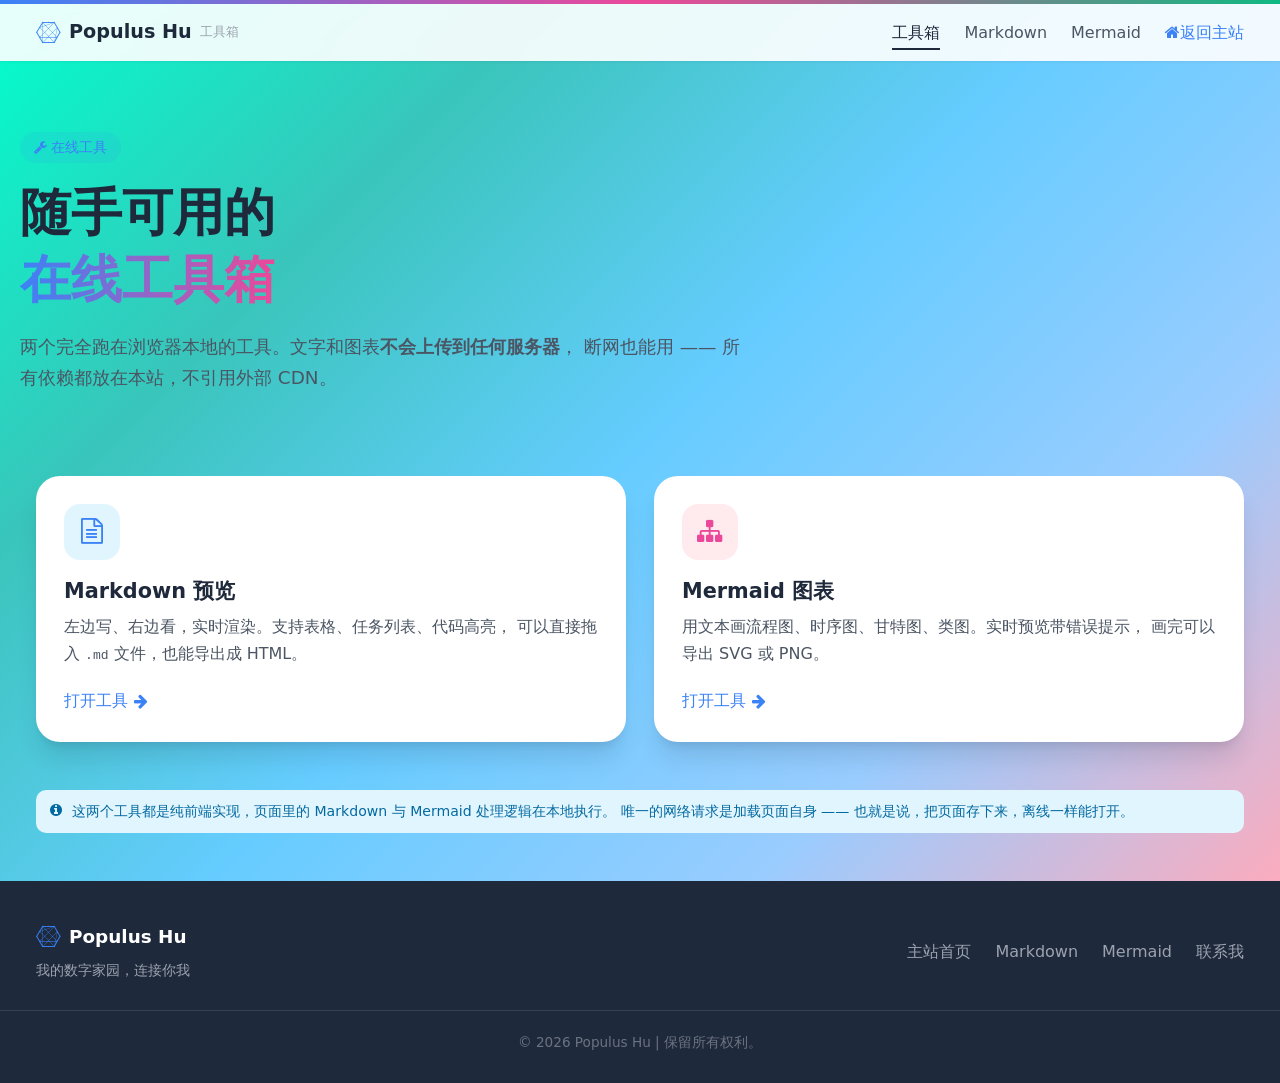
==== index.html @ 42190fde "新增工具站：首页 + Markdown 预览 + Mermaid 图表 纯静态、零构建。样式刻意对齐主站 who-young.top： 背景渐变取自主站 .index-bg-pattern；颜色令牌取" ====
<!DOCTYPE html>
<html lang="zh-CN">
<head>
<meta charset="UTF-8">
<meta name="viewport" content="width=device-width, initial-scale=1.0">

<title>在线工具箱 | Populus Hu</title>
<meta name="description" content="Populus Hu 的自用小工具：Markdown 实时预览、Mermaid 图表渲染。全部在浏览器本地运行，不上传任何数据。">

<link rel="icon" href="/assets/icon.ico" sizes="32x32">
<link rel="stylesheet" href="/assets/font-awesome.min.css">
<link rel="stylesheet" href="/assets/tools.css">
<script src="/assets/tools.js"></script>
</head>
<body>

<header class="navbar" id="navbar">
  <div class="nav-decoration"></div>
  <div class="nav-inner">
    <a class="brand" href="/">
      <i class="fa fa-connectdevelop"></i>Populus Hu<small>工具箱</small>
    </a>
    <button class="menu-toggle" id="menu-toggle" aria-label="菜单" aria-expanded="false" aria-controls="nav-links">
      <i class="fa fa-bars"></i>
    </button>
    <nav class="nav-links" id="nav-links">
      <a href="/" class="is-active">工具箱</a>
      <a href="/markdown/">Markdown</a>
      <a href="/mermaid/">Mermaid</a>
      <a href="https://who-young.top" class="back"><i class="fa fa-home mr-1"></i>返回主站</a>
    </nav>
  </div>
</header>

<main>
  <section class="hero wrap">
    <span class="badge"><i class="fa fa-wrench"></i> 在线工具</span>
    <h1>随手可用的<br><span class="grad">在线工具箱</span></h1>
    <p>
      两个完全跑在浏览器本地的工具。文字和图表<strong>不会上传到任何服务器</strong>，
      断网也能用 —— 所有依赖都放在本站，不引用外部 CDN。
    </p>
  </section>

  <section class="wrap">
    <div class="grid cols-2">

      <a class="card card-hover tool-card" href="/markdown/">
        <div class="icon bg-blue"><i class="fa fa-file-text-o"></i></div>
        <h2>Markdown 预览</h2>
        <p>
          左边写、右边看，实时渲染。支持表格、任务列表、代码高亮，
          可以直接拖入 <code>.md</code> 文件，也能导出成 HTML。
        </p>
        <span class="go">打开工具 <i class="fa fa-arrow-right"></i></span>
      </a>

      <a class="card card-hover tool-card" href="/mermaid/">
        <div class="icon bg-pink"><i class="fa fa-sitemap"></i></div>
        <h2>Mermaid 图表</h2>
        <p>
          用文本画流程图、时序图、甘特图、类图。实时预览带错误提示，
          画完可以导出 SVG 或 PNG。
        </p>
        <span class="go">打开工具 <i class="fa fa-arrow-right"></i></span>
      </a>

    </div>

    <div class="notice notice-info" style="margin-bottom:48px">
      <i class="fa fa-info-circle"></i>
      <div>
        这两个工具都是纯前端实现，页面里的 Markdown 与 Mermaid 处理逻辑在本地执行。
        唯一的网络请求是加载页面自身 —— 也就是说，把页面存下来，离线一样能打开。
      </div>
    </div>
  </section>
</main>

<footer class="site-footer">
  <div class="wrap">
    <div>
      <a class="brand" href="https://who-young.top"><i class="fa fa-connectdevelop"></i>Populus Hu</a>
      <p>我的数字家园，连接你我</p>
    </div>
    <nav>
      <a href="https://who-young.top">主站首页</a>
      <a href="/markdown/">Markdown</a>
      <a href="/mermaid/">Mermaid</a>
      <a href="https://who-young.top/#contact">联系我</a>
    </nav>
  </div>
  <div class="copy">© 2026 Populus Hu | 保留所有权利。</div>
</footer>

</body>
</html>
---- assets/tools.css ----
/* ============================================================================
   在线工具站 —— 共享样式
   设计令牌取自主站 who-young.top：
     · 背景渐变来自主站 src/css.css 的 .index-bg-pattern
     · 颜色来自主站 tailwind.config.js 的 theme.extend.colors
     · 导航栏装饰线、卡片悬停、链接下划线均对齐主站
   ========================================================================== */

*, *::before, *::after { box-sizing: border-box; }

:root {
  --primary:   #3B82F6;
  --secondary: #10B981;
  --accent:    #EC4899;
  --dark:      #1E293B;

  --gray-700: #374151;
  --gray-600: #4B5563;
  --gray-500: #6B7280;
  --gray-400: #9CA3AF;
  --gray-300: #D1D5DB;
  --gray-200: #E5E7EB;
  --gray-100: #F3F4F6;

  --soft-blue:     #E1F5FE;
  --soft-green:    #E8F5E9;
  --soft-pink:     #FFEBEE;
  --soft-lavender: #F3E5F5;
  --soft-gray:     #F5F7FA;

  --radius-sm: 10px;
  --radius:    16px;
  --radius-lg: 24px;

  --shadow-sm: 0 1px 2px rgba(15, 23, 42, .06);
  --shadow:    0 10px 15px -3px rgba(15, 23, 42, .10), 0 4px 6px -4px rgba(15, 23, 42, .10);
  --shadow-lg: 0 20px 25px -5px rgba(15, 23, 42, .12), 0 8px 10px -6px rgba(15, 23, 42, .10);

  --mono: ui-monospace, SFMono-Regular, "SF Mono", Menlo, Consolas,
          "Liberation Mono", "Courier New", monospace;
}

html { -webkit-text-size-adjust: 100%; }

body {
  margin: 0;
  min-height: 100vh;
  color: var(--dark);
  font-family: system-ui, -apple-system, "Segoe UI", Roboto, "Helvetica Neue", Arial,
               "PingFang SC", "Hiragino Sans GB", "Microsoft YaHei", sans-serif;
  /* 与主站 .index-bg-pattern 完全一致的渐变 */
  background: linear-gradient(135deg,
      #00FFCC 0%, #39C5BB 25%, #66CCFF 50%, #99CCFF 75%, #FFABBC 100%);
  background-attachment: fixed;
  line-height: 1.7;
  overflow-x: hidden;
}

a { color: inherit; text-decoration: none; }
img { max-width: 100%; display: block; }
button, input, select, textarea { font: inherit; color: inherit; }
h1, h2, h3, h4 { line-height: 1.3; margin: 0; }

/* ── 导航栏（对齐主站 header） ───────────────────────────────────────────── */
.navbar {
  position: fixed; top: 0; left: 0; right: 0; z-index: 50;
  background: rgba(255, 255, 255, .9);
  backdrop-filter: blur(8px);
  -webkit-backdrop-filter: blur(8px);
  box-shadow: 0 1px 2px rgba(15, 23, 42, .06);
  transition: background .3s, box-shadow .3s;
}
.navbar.is-scrolled { background: #fff; box-shadow: 0 4px 6px -1px rgba(15, 23, 42, .1); }

.nav-decoration {
  height: 4px; width: 100%;
  background: linear-gradient(90deg, #3B82F6 0%, #EC4899 50%, #10B981 100%);
}

.nav-inner {
  max-width: 1240px; margin: 0 auto; padding: 12px 16px;
  display: flex; align-items: center; justify-content: space-between; gap: 16px;
}

.brand { display: flex; align-items: center; font-size: 1.2rem; font-weight: 700; }
.brand i { color: var(--primary); margin-right: 8px; font-size: 1.35rem; transition: transform .3s; }
.brand:hover i { transform: rotate(12deg); }
.brand small { font-weight: 500; color: var(--gray-400); margin-left: 8px; font-size: .8rem; }

.nav-links { display: flex; align-items: center; gap: 24px; }
.nav-links a { position: relative; color: var(--gray-600); transition: color .2s; }
.nav-links a:hover, .nav-links a.is-active { color: var(--dark); }
.nav-links a::after {
  content: ''; position: absolute; left: 0; bottom: -4px; height: 2px; width: 0;
  background: currentColor; transition: width .3s;
}
.nav-links a:hover::after, .nav-links a.is-active::after { width: 100%; }
.nav-links .back { color: var(--primary); }

.menu-toggle { display: none; background: none; border: 0; cursor: pointer; font-size: 1.2rem; padding: 4px; }

@media (max-width: 800px) {
  .menu-toggle { display: block; }
  .nav-links {
    position: absolute; left: 0; right: 0; top: 100%;
    flex-direction: column; align-items: stretch; gap: 0;
    background: #fff; box-shadow: var(--shadow-lg);
    padding: 8px 16px 16px;
    opacity: 0; transform: translateY(-8px); pointer-events: none;
    transition: opacity .25s, transform .25s;
  }
  .nav-links.is-open { opacity: 1; transform: translateY(0); pointer-events: auto; }
  .nav-links a { padding: 12px 0; border-bottom: 1px solid var(--gray-100); }
  .nav-links a::after { display: none; }
}

/* ── 通用容器 / 按钮 / 卡片 ──────────────────────────────────────────────── */
.wrap { max-width: 1240px; margin: 0 auto; padding: 0 16px; }

.btn {
  display: inline-flex; align-items: center; gap: 6px;
  padding: 7px 14px; border-radius: 999px; cursor: pointer;
  background: #fff; border: 1px solid var(--gray-200); color: var(--dark);
  font-size: .88rem; white-space: nowrap;
  transition: transform .2s, box-shadow .2s, border-color .2s, background .2s;
}
.btn:hover { border-color: var(--gray-300); box-shadow: var(--shadow-sm); transform: translateY(-1px); }
.btn:disabled { opacity: .45; cursor: not-allowed; transform: none; box-shadow: none; }
.btn-primary { background: var(--primary); border-color: var(--primary); color: #fff; }
.btn-primary:hover { box-shadow: 0 8px 18px -4px rgba(59, 130, 246, .55); }
.btn-accent { background: var(--accent); border-color: var(--accent); color: #fff; }
.btn-accent:hover { box-shadow: 0 8px 18px -4px rgba(236, 72, 153, .5); }
.btn-sm { padding: 5px 11px; font-size: .82rem; }

.card {
  background: #fff; border-radius: var(--radius-lg);
  box-shadow: var(--shadow-lg); overflow: hidden;
  transition: transform .3s, box-shadow .3s;
}
.card-hover:hover { transform: translateY(-8px); box-shadow: 0 25px 30px -8px rgba(15, 23, 42, .18); }

/* ── 首页 ────────────────────────────────────────────────────────────────── */
.hero { padding: 132px 0 40px; }
.hero h1 { font-size: clamp(2rem, 6vw, 3.2rem); font-weight: 700; margin-bottom: 16px; }
.hero .grad {
  background: linear-gradient(90deg, var(--primary), var(--accent));
  -webkit-background-clip: text; background-clip: text;
  -webkit-text-fill-color: transparent; color: transparent;
}
.hero p { color: var(--gray-600); font-size: clamp(1rem, 2vw, 1.15rem); max-width: 46rem; }
.hero .badge {
  display: inline-block; padding: 4px 14px; border-radius: 999px;
  background: rgba(59, 130, 246, .1); color: var(--primary);
  font-size: .85rem; font-weight: 500; margin-bottom: 16px;
}

.grid { display: grid; gap: 28px; padding: 24px 0 48px; }
@media (min-width: 720px) { .grid.cols-2 { grid-template-columns: repeat(2, 1fr); } }

.tool-card { display: flex; flex-direction: column; padding: 28px; }
.tool-card .icon {
  width: 56px; height: 56px; border-radius: var(--radius);
  display: flex; align-items: center; justify-content: center;
  font-size: 1.6rem; margin-bottom: 18px;
}
.tool-card h2 { font-size: 1.3rem; margin-bottom: 8px; }
.tool-card p { color: var(--gray-600); margin: 0 0 20px; flex: 1 1 auto; }
.tool-card .go { color: var(--primary); font-weight: 500; display: inline-flex; align-items: center; gap: 6px; transition: transform .2s; }
.tool-card:hover .go { transform: translateX(6px); }
.bg-blue { background: var(--soft-blue); color: var(--primary); }
.bg-pink { background: var(--soft-pink); color: var(--accent); }
.bg-green { background: var(--soft-green); color: var(--secondary); }
.bg-lav  { background: var(--soft-lavender); color: #8B5CF6; }

/* ── 工具页外壳 ──────────────────────────────────────────────────────────── */
.tool-shell { padding: 104px 16px 32px; max-width: 1400px; margin: 0 auto; }
.tool-head { text-align: center; margin-bottom: 20px; }
.tool-head .badge {
  display: inline-block; padding: 4px 14px; border-radius: 999px;
  background: rgba(59, 130, 246, .1); color: var(--primary);
  font-size: .85rem; font-weight: 500; margin-bottom: 12px;
}
.tool-head h1 { font-size: clamp(1.6rem, 4vw, 2.4rem); margin-bottom: 8px; }
.tool-head p { color: var(--gray-600); margin: 0; font-size: .98rem; }

.tool-card-main {
  background: #fff; border-radius: var(--radius-lg); box-shadow: var(--shadow-lg);
  overflow: hidden; display: flex; flex-direction: column;
  height: calc(100vh - 268px); min-height: 420px;
}

.tool-bar {
  display: flex; flex-wrap: wrap; align-items: center; gap: 8px;
  padding: 10px 12px; background: var(--soft-gray);
  border-bottom: 1px solid var(--gray-200);
}
.tool-bar .spacer { flex: 1 1 auto; }
.tool-bar .stat { color: var(--gray-500); font-size: .82rem; font-variant-numeric: tabular-nums; }
.tool-bar select {
  padding: 6px 10px; border: 1px solid var(--gray-200); border-radius: var(--radius-sm);
  background: #fff; font-size: .85rem; cursor: pointer;
}

.panes { flex: 1 1 auto; display: flex; min-height: 0; }
.pane { flex: 1 1 50%; min-width: 0; display: flex; flex-direction: column; }
.pane + .pane { border-left: 1px solid var(--gray-200); }
.pane-label {
  padding: 6px 14px; font-size: .74rem; letter-spacing: .08em; text-transform: uppercase;
  color: var(--gray-400); border-bottom: 1px solid var(--gray-100); background: #fff;
  display: flex; align-items: center; justify-content: space-between;
}

.editor {
  flex: 1 1 auto; width: 100%; border: 0; outline: none; resize: none;
  padding: 16px; font-family: var(--mono); font-size: .92rem; line-height: 1.75;
  background: #fff; color: var(--dark); tab-size: 2;
}
.editor::placeholder { color: var(--gray-400); }

.preview { flex: 1 1 auto; overflow: auto; padding: 16px; }
.preview.is-drop { background: var(--soft-blue); }

@media (max-width: 880px) {
  .tool-card-main { height: auto; }
  .panes { flex-direction: column; }
  .pane { min-height: 46vh; }
  .pane + .pane { border-left: 0; border-top: 1px solid var(--gray-200); }
}

/* ── 提示 / 错误 ─────────────────────────────────────────────────────────── */
.notice {
  display: flex; align-items: flex-start; gap: 10px;
  padding: 10px 14px; margin: 0 0 12px; border-radius: var(--radius-sm);
  font-size: .88rem; line-height: 1.6;
}
.notice i { margin-top: 3px; }
.notice-info { background: var(--soft-blue); color: #0369A1; }
.notice-warn { background: #FEF3C7; color: #92400E; }
.notice-error { background: var(--soft-pink); color: #9F1239; }
.notice code { font-family: var(--mono); font-size: .85em; background: rgba(0, 0, 0, .06); padding: 1px 5px; border-radius: 4px; }
.hidden { display: none !important; }

/* ── Markdown 渲染排版 ───────────────────────────────────────────────────── */
.md-body { font-size: .96rem; line-height: 1.8; word-wrap: break-word; }
.md-body > *:first-child { margin-top: 0; }
.md-body h1, .md-body h2, .md-body h3, .md-body h4 { margin: 1.6em 0 .6em; font-weight: 700; }
.md-body h1 { font-size: 1.7em; border-bottom: 1px solid var(--gray-200); padding-bottom: .3em; }
.md-body h2 { font-size: 1.38em; border-bottom: 1px solid var(--gray-200); padding-bottom: .25em; }
.md-body h3 { font-size: 1.16em; }
.md-body h4 { font-size: 1em; }
.md-body p { margin: 0 0 1em; }
.md-body ul, .md-body ol { margin: 0 0 1em; padding-left: 1.6em; }
.md-body li { margin: .3em 0; }
.md-body li > ul, .md-body li > ol { margin: .3em 0; }
.md-body a { color: var(--primary); text-decoration: underline; text-underline-offset: 2px; }
.md-body strong { font-weight: 700; }
.md-body blockquote {
  margin: 0 0 1em; padding: .6em 1em; color: var(--gray-600);
  border-left: 4px solid var(--primary); background: var(--soft-gray);
  border-radius: 0 var(--radius-sm) var(--radius-sm) 0;
}
.md-body blockquote p:last-child { margin-bottom: 0; }
.md-body code {
  font-family: var(--mono); font-size: .88em;
  background: var(--gray-100); padding: .15em .4em; border-radius: 5px;
}
.md-body pre {
  margin: 0 0 1em; padding: 14px 16px; overflow: auto;
  background: #F6F8FA; border: 1px solid var(--gray-200); border-radius: var(--radius-sm);
}
.md-body pre code { background: none; padding: 0; font-size: .86em; line-height: 1.6; }
.md-body table { border-collapse: collapse; width: 100%; margin: 0 0 1em; font-size: .92em; display: block; overflow-x: auto; }
.md-body th, .md-body td { border: 1px solid var(--gray-200); padding: 8px 12px; text-align: left; }
.md-body th { background: var(--soft-gray); font-weight: 600; }
.md-body tr:nth-child(even) td { background: #FAFBFC; }
.md-body hr { border: 0; border-top: 1px solid var(--gray-200); margin: 2em 0; }
.md-body img { border-radius: var(--radius-sm); }
.md-body input[type="checkbox"] { margin-right: .4em; }
.md-body .task-list-item { list-style: none; margin-left: -1.4em; }

/* ── Mermaid 画布 ────────────────────────────────────────────────────────── */
.mmd-canvas { display: flex; align-items: center; justify-content: center; min-height: 100%; }
.mmd-canvas svg { max-width: 100%; height: auto; }
.mmd-empty { color: var(--gray-400); font-size: .9rem; text-align: center; padding: 40px 16px; }

/* ── 页脚（对齐主站 footer） ─────────────────────────────────────────────── */
.site-footer { background: var(--dark); color: #fff; padding: 40px 0 28px; margin-top: 48px; }
.site-footer .wrap { display: flex; flex-wrap: wrap; gap: 20px; justify-content: space-between; align-items: center; }
.site-footer .brand { color: #fff; font-size: 1.15rem; }
.site-footer .brand i { color: var(--primary); }
.site-footer p { color: var(--gray-400); margin: 6px 0 0; font-size: .9rem; }
.site-footer nav { display: flex; flex-wrap: wrap; gap: 24px; }
.site-footer nav a { color: var(--gray-400); transition: color .2s; }
.site-footer nav a:hover { color: #fff; }
.site-footer .copy {
  border-top: 1px solid #334155; margin-top: 28px; padding-top: 20px;
  color: var(--gray-500); font-size: .85rem; text-align: center;
}
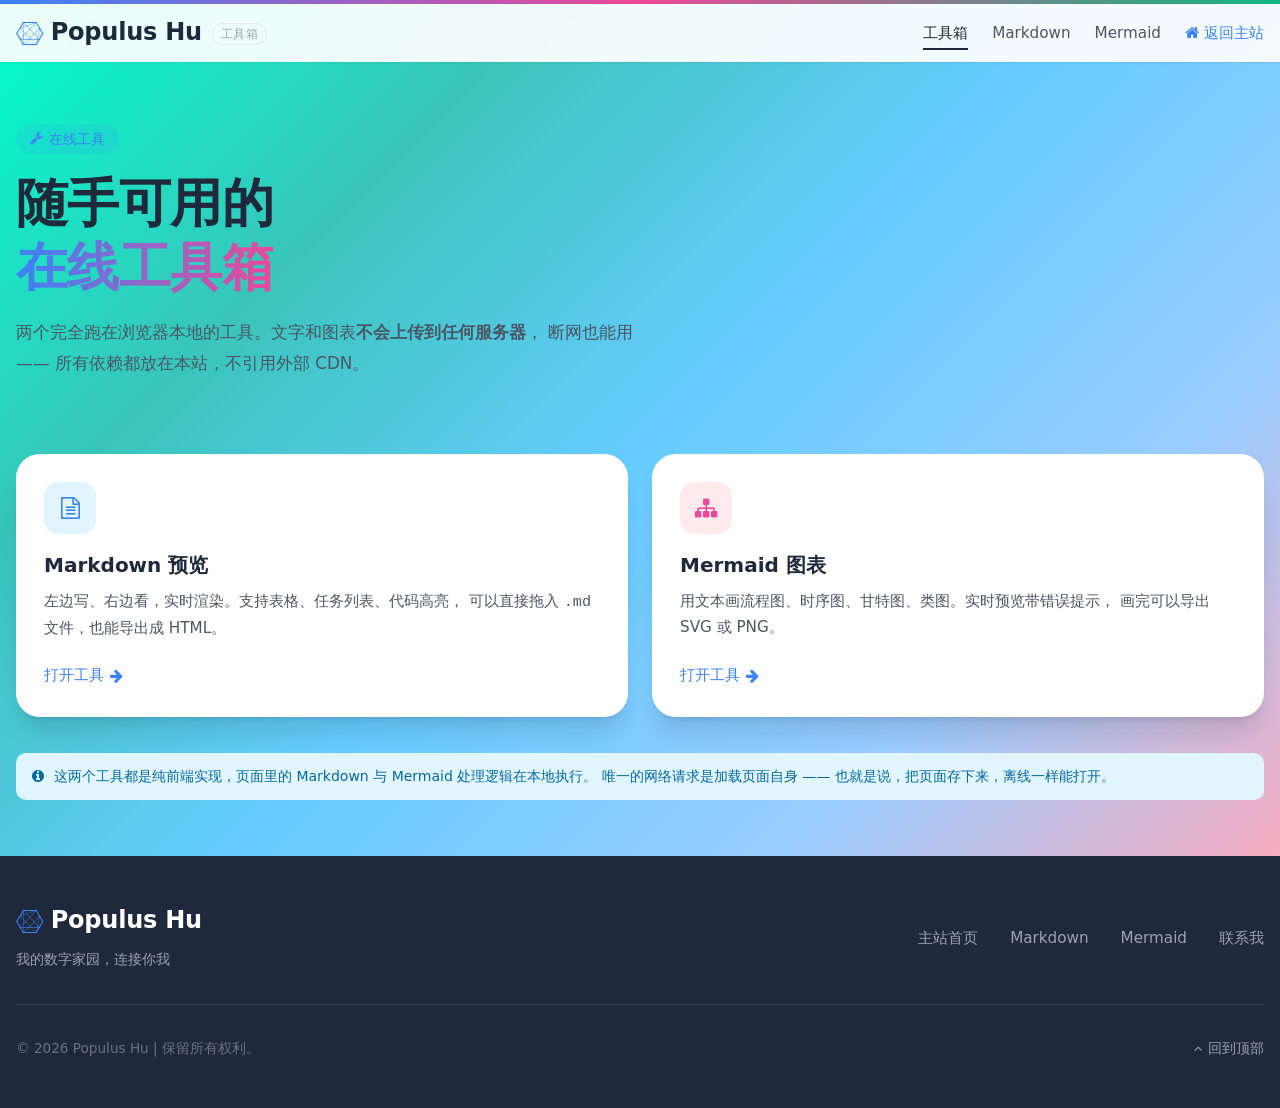
==== commit c0573abc: "打磨工具站：修正页眉页脚结构、排版与交互卡顿 页眉页脚 - 页脚结构对齐主站：分隔线移进容器内部（主站是 container px-4 里的 border-t），   原来写在外面导致它横贯整屏 - " ====
--- a/index.html
+++ b/index.html
@@ -67,7 +67,7 @@
 
     </div>
 
-    <div class="notice notice-info" style="margin-bottom:48px">
+    <div class="notice notice-info mt-lg">
       <i class="fa fa-info-circle"></i>
       <div>
         这两个工具都是纯前端实现，页面里的 Markdown 与 Mermaid 处理逻辑在本地执行。
@@ -79,18 +79,23 @@
 
 <footer class="site-footer">
   <div class="wrap">
-    <div>
-      <a class="brand" href="https://who-young.top"><i class="fa fa-connectdevelop"></i>Populus Hu</a>
-      <p>我的数字家园，连接你我</p>
+    <div class="foot-top">
+      <div>
+        <a class="brand" href="https://who-young.top"><i class="fa fa-connectdevelop"></i>Populus Hu</a>
+        <p class="foot-desc">我的数字家园，连接你我</p>
+      </div>
+      <nav class="foot-nav">
+        <a href="https://who-young.top">主站首页</a>
+        <a href="/markdown/">Markdown</a>
+        <a href="/mermaid/">Mermaid</a>
+        <a href="https://who-young.top/#contact">联系我</a>
+      </nav>
     </div>
-    <nav>
-      <a href="https://who-young.top">主站首页</a>
-      <a href="/markdown/">Markdown</a>
-      <a href="/mermaid/">Mermaid</a>
-      <a href="https://who-young.top/#contact">联系我</a>
-    </nav>
+    <div class="foot-bottom">
+      <p>© 2026 Populus Hu | 保留所有权利。</p>
+      <a class="to-top" href="#top" id="to-top"><i class="fa fa-angle-up"></i> 回到顶部</a>
+    </div>
   </div>
-  <div class="copy">© 2026 Populus Hu | 保留所有权利。</div>
 </footer>
 
 </body>
--- a/assets/tools.css
+++ b/assets/tools.css
@@ -3,7 +3,7 @@
    设计令牌取自主站 who-young.top：
      · 背景渐变来自主站 src/css.css 的 .index-bg-pattern
      · 颜色来自主站 tailwind.config.js 的 theme.extend.colors
-     · 导航栏装饰线、卡片悬停、链接下划线均对齐主站
+     · 容器宽度、页眉页脚结构、间距节奏均对齐主站
    ========================================================================== */
 
 *, *::before, *::after { box-sizing: border-box; }
@@ -36,39 +36,73 @@
   --shadow:    0 10px 15px -3px rgba(15, 23, 42, .10), 0 4px 6px -4px rgba(15, 23, 42, .10);
   --shadow-lg: 0 20px 25px -5px rgba(15, 23, 42, .12), 0 8px 10px -6px rgba(15, 23, 42, .10);
 
+  /* 与主站 tailwind container 在 xl 断点下的宽度一致 */
+  --container: 1280px;
+  --gutter: 16px;
+
+  --font-sans: system-ui, -apple-system, "Segoe UI", Roboto, "Helvetica Neue", Arial,
+               "PingFang SC", "Hiragino Sans GB", "Microsoft YaHei", sans-serif;
   --mono: ui-monospace, SFMono-Regular, "SF Mono", Menlo, Consolas,
           "Liberation Mono", "Courier New", monospace;
 }
 
 html { -webkit-text-size-adjust: 100%; }
+
+/* ── 背景渐变 ─────────────────────────────────────────────────────────────
+   刻意【不用】background-attachment: fixed —— 那会让浏览器每次滚动都重绘
+   整屏渐变，是典型的滚动卡顿来源。改成固定在视口上的伪元素，
+   浏览器会把它放进独立合成层，滚动时零重绘。
+   ──────────────────────────────────────────────────────────────────────── */
+body::before {
+  content: '';
+  position: fixed;
+  inset: 0;
+  z-index: -1;
+  background: linear-gradient(135deg,
+      #00FFCC 0%, #39C5BB 25%, #66CCFF 50%, #99CCFF 75%, #FFABBC 100%);
+}
 
 body {
   margin: 0;
   min-height: 100vh;
+  /* 垂直三段式布局，保证内容不足一屏时页脚也被压在底部，
+     不会在页脚下方露出一条渐变背景 */
+  display: flex;
+  flex-direction: column;
   color: var(--dark);
-  font-family: system-ui, -apple-system, "Segoe UI", Roboto, "Helvetica Neue", Arial,
-               "PingFang SC", "Hiragino Sans GB", "Microsoft YaHei", sans-serif;
-  /* 与主站 .index-bg-pattern 完全一致的渐变 */
-  background: linear-gradient(135deg,
-      #00FFCC 0%, #39C5BB 25%, #66CCFF 50%, #99CCFF 75%, #FFABBC 100%);
-  background-attachment: fixed;
-  line-height: 1.7;
+  font-family: var(--font-sans);
+  font-size: 16px;
+  line-height: 1.75;
   overflow-x: hidden;
 }
+
+main { flex: 1 0 auto; }
 
 a { color: inherit; text-decoration: none; }
 img { max-width: 100%; display: block; }
 button, input, select, textarea { font: inherit; color: inherit; }
-h1, h2, h3, h4 { line-height: 1.3; margin: 0; }
-
-/* ── 导航栏（对齐主站 header） ───────────────────────────────────────────── */
+h1, h2, h3, h4 { margin: 0; line-height: 1.3; font-weight: 700; text-wrap: balance; }
+p { margin: 0; }
+
+/* ── 容器 ───────────────────────────────────────────────────────────────── */
+.wrap,
+.nav-inner {
+  width: 100%;
+  max-width: var(--container);
+  margin: 0 auto;
+  padding-left: var(--gutter);
+  padding-right: var(--gutter);
+}
+.wrap-narrow { max-width: 960px; }
+
+/* ── 页眉 ───────────────────────────────────────────────────────────────── */
 .navbar {
   position: fixed; top: 0; left: 0; right: 0; z-index: 50;
-  background: rgba(255, 255, 255, .9);
+  background: rgba(255, 255, 255, .92);
   backdrop-filter: blur(8px);
   -webkit-backdrop-filter: blur(8px);
   box-shadow: 0 1px 2px rgba(15, 23, 42, .06);
-  transition: background .3s, box-shadow .3s;
+  transition: background .25s, box-shadow .25s;
 }
 .navbar.is-scrolled { background: #fff; box-shadow: 0 4px 6px -1px rgba(15, 23, 42, .1); }
 
@@ -78,110 +112,155 @@
 }
 
 .nav-inner {
-  max-width: 1240px; margin: 0 auto; padding: 12px 16px;
-  display: flex; align-items: center; justify-content: space-between; gap: 16px;
-}
-
-.brand { display: flex; align-items: center; font-size: 1.2rem; font-weight: 700; }
-.brand i { color: var(--primary); margin-right: 8px; font-size: 1.35rem; transition: transform .3s; }
+  display: flex; align-items: center; justify-content: space-between;
+  padding-top: 12px; padding-bottom: 12px;
+}
+
+/* 与主站 text-2xl font-bold 对齐 */
+.brand {
+  display: inline-flex; align-items: center; gap: 8px;
+  font-size: 1.5rem; font-weight: 700; line-height: 1.4;
+  letter-spacing: -.01em;
+}
+.brand i { color: var(--primary); font-size: 1.5rem; transition: transform .3s; }
 .brand:hover i { transform: rotate(12deg); }
-.brand small { font-weight: 500; color: var(--gray-400); margin-left: 8px; font-size: .8rem; }
+.brand small {
+  font-size: .72rem; font-weight: 500; color: var(--gray-400);
+  letter-spacing: .04em; margin-left: 2px;
+  padding: 2px 8px; border: 1px solid var(--gray-200); border-radius: 999px;
+  transform: translateY(1px);
+}
 
 .nav-links { display: flex; align-items: center; gap: 24px; }
-.nav-links a { position: relative; color: var(--gray-600); transition: color .2s; }
+.nav-links a {
+  position: relative; color: var(--gray-600); font-size: .95rem;
+  transition: color .2s;
+}
 .nav-links a:hover, .nav-links a.is-active { color: var(--dark); }
 .nav-links a::after {
   content: ''; position: absolute; left: 0; bottom: -4px; height: 2px; width: 0;
-  background: currentColor; transition: width .3s;
+  background: currentColor; transition: width .3s ease;
 }
 .nav-links a:hover::after, .nav-links a.is-active::after { width: 100%; }
-.nav-links .back { color: var(--primary); }
-
-.menu-toggle { display: none; background: none; border: 0; cursor: pointer; font-size: 1.2rem; padding: 4px; }
+.nav-links a.back { color: var(--primary); display: inline-flex; align-items: center; gap: 5px; }
+
+.menu-toggle {
+  display: none; background: none; border: 0; cursor: pointer;
+  font-size: 1.25rem; padding: 4px 6px; line-height: 1;
+}
 
 @media (max-width: 800px) {
   .menu-toggle { display: block; }
+  .brand { font-size: 1.25rem; }
+  .brand i { font-size: 1.25rem; }
+  .brand small { display: none; }
   .nav-links {
     position: absolute; left: 0; right: 0; top: 100%;
     flex-direction: column; align-items: stretch; gap: 0;
     background: #fff; box-shadow: var(--shadow-lg);
-    padding: 8px 16px 16px;
+    padding: 4px var(--gutter) 12px;
     opacity: 0; transform: translateY(-8px); pointer-events: none;
-    transition: opacity .25s, transform .25s;
+    transition: opacity .22s ease, transform .22s ease;
   }
   .nav-links.is-open { opacity: 1; transform: translateY(0); pointer-events: auto; }
-  .nav-links a { padding: 12px 0; border-bottom: 1px solid var(--gray-100); }
+  .nav-links a { padding: 13px 0; border-bottom: 1px solid var(--gray-100); font-size: 1rem; }
+  .nav-links a:last-child { border-bottom: 0; }
   .nav-links a::after { display: none; }
 }
 
-/* ── 通用容器 / 按钮 / 卡片 ──────────────────────────────────────────────── */
-.wrap { max-width: 1240px; margin: 0 auto; padding: 0 16px; }
-
+/* ── 按钮 ───────────────────────────────────────────────────────────────── */
 .btn {
   display: inline-flex; align-items: center; gap: 6px;
   padding: 7px 14px; border-radius: 999px; cursor: pointer;
   background: #fff; border: 1px solid var(--gray-200); color: var(--dark);
-  font-size: .88rem; white-space: nowrap;
-  transition: transform .2s, box-shadow .2s, border-color .2s, background .2s;
+  font-size: .875rem; line-height: 1.4; white-space: nowrap;
+  transition: transform .18s ease, box-shadow .18s ease, border-color .18s ease;
 }
 .btn:hover { border-color: var(--gray-300); box-shadow: var(--shadow-sm); transform: translateY(-1px); }
+.btn:active { transform: translateY(0); }
 .btn:disabled { opacity: .45; cursor: not-allowed; transform: none; box-shadow: none; }
 .btn-primary { background: var(--primary); border-color: var(--primary); color: #fff; }
-.btn-primary:hover { box-shadow: 0 8px 18px -4px rgba(59, 130, 246, .55); }
-.btn-accent { background: var(--accent); border-color: var(--accent); color: #fff; }
-.btn-accent:hover { box-shadow: 0 8px 18px -4px rgba(236, 72, 153, .5); }
-.btn-sm { padding: 5px 11px; font-size: .82rem; }
-
+.btn-primary:hover { box-shadow: 0 8px 18px -4px rgba(59, 130, 246, .5); }
+.btn-sm { padding: 6px 12px; font-size: .82rem; }
+
+/* ── 卡片 ───────────────────────────────────────────────────────────────────
+   悬停只过渡 transform。
+   box-shadow 的过渡会每帧触发大面积重绘，是「悬停发粘」的主因 —— 这里
+   让阴影直接切换、只让位移做动画，观感立刻跟手。
+   ──────────────────────────────────────────────────────────────────────── */
 .card {
   background: #fff; border-radius: var(--radius-lg);
   box-shadow: var(--shadow-lg); overflow: hidden;
-  transition: transform .3s, box-shadow .3s;
-}
-.card-hover:hover { transform: translateY(-8px); box-shadow: 0 25px 30px -8px rgba(15, 23, 42, .18); }
-
-/* ── 首页 ────────────────────────────────────────────────────────────────── */
-.hero { padding: 132px 0 40px; }
-.hero h1 { font-size: clamp(2rem, 6vw, 3.2rem); font-weight: 700; margin-bottom: 16px; }
+  transition: transform .2s cubic-bezier(.2, .8, .2, 1);
+}
+.card-hover:hover { transform: translateY(-6px); }
+.card-hover:active { transform: translateY(-3px); }
+
+/* ── 首页 ───────────────────────────────────────────────────────────────── */
+/* 只用 padding-top/bottom —— 用 padding 简写会把 .wrap 的左右内边距清零，
+   窄屏下正文就贴到屏幕边缘了 */
+.hero { padding-top: 124px; padding-bottom: 40px; }
+.hero .badge {
+  display: inline-flex; align-items: center; gap: 6px;
+  padding: 5px 14px; border-radius: 999px;
+  background: rgba(59, 130, 246, .12); color: var(--primary);
+  font-size: .85rem; font-weight: 500; line-height: 1.5;
+  margin-bottom: 18px;
+}
+.hero h1 {
+  font-size: clamp(2rem, 1.4rem + 3vw, 3.25rem);
+  line-height: 1.22; letter-spacing: -.01em;
+  margin-bottom: 18px;
+}
 .hero .grad {
   background: linear-gradient(90deg, var(--primary), var(--accent));
   -webkit-background-clip: text; background-clip: text;
   -webkit-text-fill-color: transparent; color: transparent;
 }
-.hero p { color: var(--gray-600); font-size: clamp(1rem, 2vw, 1.15rem); max-width: 46rem; }
-.hero .badge {
-  display: inline-block; padding: 4px 14px; border-radius: 999px;
-  background: rgba(59, 130, 246, .1); color: var(--primary);
-  font-size: .85rem; font-weight: 500; margin-bottom: 16px;
-}
-
-.grid { display: grid; gap: 28px; padding: 24px 0 48px; }
-@media (min-width: 720px) { .grid.cols-2 { grid-template-columns: repeat(2, 1fr); } }
-
-.tool-card { display: flex; flex-direction: column; padding: 28px; }
+.hero p {
+  /* 中文单行 35~40 字最舒服；46rem 太长会导致换行点难看 */
+  max-width: 40rem;
+  color: var(--gray-600);
+  font-size: 1.05rem; line-height: 1.8;
+}
+
+.grid { display: grid; gap: 24px; padding: 36px 0 0; }
+@media (min-width: 760px) { .grid.cols-2 { grid-template-columns: repeat(2, 1fr); } }
+
+.tool-card { display: flex; flex-direction: column; padding: 28px; height: 100%; }
 .tool-card .icon {
-  width: 56px; height: 56px; border-radius: var(--radius);
+  width: 52px; height: 52px; border-radius: 14px;
   display: flex; align-items: center; justify-content: center;
-  font-size: 1.6rem; margin-bottom: 18px;
-}
-.tool-card h2 { font-size: 1.3rem; margin-bottom: 8px; }
-.tool-card p { color: var(--gray-600); margin: 0 0 20px; flex: 1 1 auto; }
-.tool-card .go { color: var(--primary); font-weight: 500; display: inline-flex; align-items: center; gap: 6px; transition: transform .2s; }
+  font-size: 1.4rem; margin-bottom: 18px;
+}
+.tool-card h2 { font-size: 1.25rem; margin-bottom: 10px; }
+.tool-card p {
+  color: var(--gray-600); font-size: .95rem; line-height: 1.75;
+  margin-bottom: 20px; flex: 1 1 auto;
+}
+.tool-card .go {
+  color: var(--primary); font-weight: 500; font-size: .95rem;
+  display: inline-flex; align-items: center; gap: 6px;
+  transition: transform .2s ease;
+}
 .tool-card:hover .go { transform: translateX(6px); }
 .bg-blue { background: var(--soft-blue); color: var(--primary); }
 .bg-pink { background: var(--soft-pink); color: var(--accent); }
 .bg-green { background: var(--soft-green); color: var(--secondary); }
 .bg-lav  { background: var(--soft-lavender); color: #8B5CF6; }
 
-/* ── 工具页外壳 ──────────────────────────────────────────────────────────── */
-.tool-shell { padding: 104px 16px 32px; max-width: 1400px; margin: 0 auto; }
-.tool-head { text-align: center; margin-bottom: 20px; }
+/* ── 工具页外壳 ─────────────────────────────────────────────────────────── */
+/* 同理：只用纵向 padding，横向交给 .wrap（页面里写的是 class="tool-shell wrap"） */
+.tool-shell { padding-top: 108px; padding-bottom: 40px; }
+.tool-head { text-align: center; max-width: 40rem; margin: 0 auto 24px; }
 .tool-head .badge {
-  display: inline-block; padding: 4px 14px; border-radius: 999px;
-  background: rgba(59, 130, 246, .1); color: var(--primary);
-  font-size: .85rem; font-weight: 500; margin-bottom: 12px;
-}
-.tool-head h1 { font-size: clamp(1.6rem, 4vw, 2.4rem); margin-bottom: 8px; }
-.tool-head p { color: var(--gray-600); margin: 0; font-size: .98rem; }
+  display: inline-flex; align-items: center; gap: 6px;
+  padding: 5px 14px; border-radius: 999px;
+  background: rgba(59, 130, 246, .12); color: var(--primary);
+  font-size: .85rem; font-weight: 500; margin-bottom: 14px;
+}
+.tool-head h1 { font-size: clamp(1.6rem, 1.2rem + 1.6vw, 2.25rem); margin-bottom: 10px; }
+.tool-head p { color: var(--gray-600); font-size: .96rem; line-height: 1.75; }
 
 .tool-card-main {
   background: #fff; border-radius: var(--radius-lg); box-shadow: var(--shadow-lg);
@@ -191,108 +270,157 @@
 
 .tool-bar {
   display: flex; flex-wrap: wrap; align-items: center; gap: 8px;
-  padding: 10px 12px; background: var(--soft-gray);
+  padding: 10px 14px; background: var(--soft-gray);
   border-bottom: 1px solid var(--gray-200);
 }
 .tool-bar .spacer { flex: 1 1 auto; }
-.tool-bar .stat { color: var(--gray-500); font-size: .82rem; font-variant-numeric: tabular-nums; }
+.tool-bar .stat { color: var(--gray-500); font-size: .8rem; font-variant-numeric: tabular-nums; }
 .tool-bar select {
   padding: 6px 10px; border: 1px solid var(--gray-200); border-radius: var(--radius-sm);
-  background: #fff; font-size: .85rem; cursor: pointer;
+  background: #fff; font-size: .82rem; cursor: pointer; max-width: 12rem;
 }
 
 .panes { flex: 1 1 auto; display: flex; min-height: 0; }
 .pane { flex: 1 1 50%; min-width: 0; display: flex; flex-direction: column; }
 .pane + .pane { border-left: 1px solid var(--gray-200); }
 .pane-label {
-  padding: 6px 14px; font-size: .74rem; letter-spacing: .08em; text-transform: uppercase;
-  color: var(--gray-400); border-bottom: 1px solid var(--gray-100); background: #fff;
-  display: flex; align-items: center; justify-content: space-between;
-}
+  padding: 7px 14px; font-size: .72rem; letter-spacing: .08em;
+  color: var(--gray-400); border-bottom: 1px solid var(--gray-100);
+  display: flex; align-items: center; justify-content: space-between; gap: 12px;
+  background: #fff;
+}
+.pane-label .side { text-transform: none; letter-spacing: 0; font-size: .76rem; }
+.pane-label .busy { color: var(--primary); }
 
 .editor {
   flex: 1 1 auto; width: 100%; border: 0; outline: none; resize: none;
-  padding: 16px; font-family: var(--mono); font-size: .92rem; line-height: 1.75;
+  padding: 16px 18px; font-family: var(--mono);
+  font-size: .875rem; line-height: 1.8;
   background: #fff; color: var(--dark); tab-size: 2;
 }
 .editor::placeholder { color: var(--gray-400); }
 
-.preview { flex: 1 1 auto; overflow: auto; padding: 16px; }
+.preview { flex: 1 1 auto; overflow: auto; padding: 18px 20px; }
 .preview.is-drop { background: var(--soft-blue); }
 
 @media (max-width: 880px) {
+  .tool-shell { padding-top: 96px; }
   .tool-card-main { height: auto; }
   .panes { flex-direction: column; }
-  .pane { min-height: 46vh; }
+  .pane { min-height: 44vh; }
   .pane + .pane { border-left: 0; border-top: 1px solid var(--gray-200); }
 }
 
 /* ── 提示 / 错误 ─────────────────────────────────────────────────────────── */
 .notice {
   display: flex; align-items: flex-start; gap: 10px;
-  padding: 10px 14px; margin: 0 0 12px; border-radius: var(--radius-sm);
-  font-size: .88rem; line-height: 1.6;
-}
-.notice i { margin-top: 3px; }
-.notice-info { background: var(--soft-blue); color: #0369A1; }
-.notice-warn { background: #FEF3C7; color: #92400E; }
+  padding: 12px 16px; border-radius: var(--radius-sm);
+  font-size: .875rem; line-height: 1.7;
+}
+.notice i { margin-top: 4px; flex: 0 0 auto; }
+.notice-info  { background: var(--soft-blue); color: #0369A1; }
+.notice-warn  { background: #FEF3C7; color: #92400E; }
 .notice-error { background: var(--soft-pink); color: #9F1239; }
-.notice code { font-family: var(--mono); font-size: .85em; background: rgba(0, 0, 0, .06); padding: 1px 5px; border-radius: 4px; }
+.notice code {
+  font-family: var(--mono); font-size: .85em;
+  background: rgba(0, 0, 0, .06); padding: 1px 5px; border-radius: 4px;
+}
+.notice + .notice { margin-top: 10px; }
+/* 少量间距工具类，避免在 HTML 里写行内 style */
+.mt-xs { margin-top: 4px; }
+.mt-sm { margin-top: 16px; }
+.mt-lg { margin-top: 36px; }
 .hidden { display: none !important; }
 
 /* ── Markdown 渲染排版 ───────────────────────────────────────────────────── */
-.md-body { font-size: .96rem; line-height: 1.8; word-wrap: break-word; }
+.md-body {
+  font-size: .95rem; line-height: 1.85; color: var(--gray-700);
+  word-wrap: break-word; overflow-wrap: anywhere;
+}
 .md-body > *:first-child { margin-top: 0; }
-.md-body h1, .md-body h2, .md-body h3, .md-body h4 { margin: 1.6em 0 .6em; font-weight: 700; }
-.md-body h1 { font-size: 1.7em; border-bottom: 1px solid var(--gray-200); padding-bottom: .3em; }
-.md-body h2 { font-size: 1.38em; border-bottom: 1px solid var(--gray-200); padding-bottom: .25em; }
-.md-body h3 { font-size: 1.16em; }
+.md-body > *:last-child { margin-bottom: 0; }
+.md-body h1, .md-body h2, .md-body h3, .md-body h4 {
+  color: var(--dark); margin: 1.8em 0 .7em; text-wrap: balance;
+}
+.md-body h1 { font-size: 1.65em; padding-bottom: .3em; border-bottom: 1px solid var(--gray-200); }
+.md-body h2 { font-size: 1.35em; padding-bottom: .25em; border-bottom: 1px solid var(--gray-200); }
+.md-body h3 { font-size: 1.15em; }
 .md-body h4 { font-size: 1em; }
-.md-body p { margin: 0 0 1em; }
-.md-body ul, .md-body ol { margin: 0 0 1em; padding-left: 1.6em; }
-.md-body li { margin: .3em 0; }
-.md-body li > ul, .md-body li > ol { margin: .3em 0; }
-.md-body a { color: var(--primary); text-decoration: underline; text-underline-offset: 2px; }
-.md-body strong { font-weight: 700; }
+.md-body p { margin: 0 0 1.1em; }
+.md-body ul, .md-body ol { margin: 0 0 1.1em; padding-left: 1.5em; }
+.md-body li { margin: .35em 0; }
+.md-body li > ul, .md-body li > ol { margin: .35em 0; }
+.md-body a { color: var(--primary); text-decoration: underline; text-underline-offset: 3px; }
+.md-body a:hover { text-decoration-thickness: 2px; }
+.md-body strong { font-weight: 700; color: var(--dark); }
 .md-body blockquote {
-  margin: 0 0 1em; padding: .6em 1em; color: var(--gray-600);
+  margin: 0 0 1.1em; padding: .7em 1.1em; color: var(--gray-600);
   border-left: 4px solid var(--primary); background: var(--soft-gray);
   border-radius: 0 var(--radius-sm) var(--radius-sm) 0;
 }
 .md-body blockquote p:last-child { margin-bottom: 0; }
 .md-body code {
-  font-family: var(--mono); font-size: .88em;
+  font-family: var(--mono); font-size: .87em;
   background: var(--gray-100); padding: .15em .4em; border-radius: 5px;
 }
 .md-body pre {
-  margin: 0 0 1em; padding: 14px 16px; overflow: auto;
+  margin: 0 0 1.1em; padding: 14px 16px; overflow: auto;
   background: #F6F8FA; border: 1px solid var(--gray-200); border-radius: var(--radius-sm);
 }
-.md-body pre code { background: none; padding: 0; font-size: .86em; line-height: 1.6; }
-.md-body table { border-collapse: collapse; width: 100%; margin: 0 0 1em; font-size: .92em; display: block; overflow-x: auto; }
-.md-body th, .md-body td { border: 1px solid var(--gray-200); padding: 8px 12px; text-align: left; }
-.md-body th { background: var(--soft-gray); font-weight: 600; }
+.md-body pre code {
+  background: none; padding: 0; font-size: .85em; line-height: 1.65;
+}
+.md-body table {
+  border-collapse: collapse; margin: 0 0 1.1em; font-size: .9em;
+  display: block; width: max-content; max-width: 100%; overflow-x: auto;
+}
+.md-body th, .md-body td { border: 1px solid var(--gray-200); padding: 8px 13px; text-align: left; }
+.md-body th { background: var(--soft-gray); font-weight: 600; color: var(--dark); }
+/* 不写 tbody —— 有的 Markdown 渲染器不生成 tbody，用 tr 更稳 */
 .md-body tr:nth-child(even) td { background: #FAFBFC; }
-.md-body hr { border: 0; border-top: 1px solid var(--gray-200); margin: 2em 0; }
-.md-body img { border-radius: var(--radius-sm); }
-.md-body input[type="checkbox"] { margin-right: .4em; }
-.md-body .task-list-item { list-style: none; margin-left: -1.4em; }
+.md-body hr { border: 0; border-top: 1px solid var(--gray-200); margin: 2.2em 0; }
+.md-body img { border-radius: var(--radius-sm); margin: .4em 0; }
+.md-body input[type="checkbox"] { margin-right: .45em; vertical-align: -1px; }
+.md-body .task-list-item { list-style: none; margin-left: -1.3em; }
 
 /* ── Mermaid 画布 ────────────────────────────────────────────────────────── */
 .mmd-canvas { display: flex; align-items: center; justify-content: center; min-height: 100%; }
 .mmd-canvas svg { max-width: 100%; height: auto; }
-.mmd-empty { color: var(--gray-400); font-size: .9rem; text-align: center; padding: 40px 16px; }
-
-/* ── 页脚（对齐主站 footer） ─────────────────────────────────────────────── */
-.site-footer { background: var(--dark); color: #fff; padding: 40px 0 28px; margin-top: 48px; }
-.site-footer .wrap { display: flex; flex-wrap: wrap; gap: 20px; justify-content: space-between; align-items: center; }
-.site-footer .brand { color: #fff; font-size: 1.15rem; }
-.site-footer .brand i { color: var(--primary); }
-.site-footer p { color: var(--gray-400); margin: 6px 0 0; font-size: .9rem; }
-.site-footer nav { display: flex; flex-wrap: wrap; gap: 24px; }
-.site-footer nav a { color: var(--gray-400); transition: color .2s; }
-.site-footer nav a:hover { color: #fff; }
-.site-footer .copy {
-  border-top: 1px solid #334155; margin-top: 28px; padding-top: 20px;
-  color: var(--gray-500); font-size: .85rem; text-align: center;
-}
+.mmd-empty { color: var(--gray-400); font-size: .9rem; text-align: center; padding: 48px 16px; }
+
+/* ── 页脚（结构对齐主站：所有内容都在容器内） ───────────────────────────── */
+.site-footer {
+  background: var(--dark); color: #fff;
+  padding: 48px 0; margin-top: 56px;
+  flex: 0 0 auto;
+}
+.foot-top {
+  display: flex; flex-wrap: wrap; gap: 24px 32px;
+  justify-content: space-between; align-items: center;
+}
+.foot-top .brand { color: #fff; }
+.foot-desc { color: var(--gray-400); font-size: .9rem; margin-top: 8px; }
+.foot-nav { display: flex; flex-wrap: wrap; gap: 16px 32px; }
+.foot-nav a { color: var(--gray-400); font-size: .95rem; transition: color .2s; }
+.foot-nav a:hover { color: #fff; }
+
+/* 分隔线在容器内部 —— 主站是 border-t + px-4，所以左右各缩进一个 gutter */
+.foot-bottom {
+  border-top: 1px solid #334155;
+  margin-top: 32px; padding-top: 32px;
+  display: flex; flex-wrap: wrap; gap: 12px 24px;
+  justify-content: space-between; align-items: center;
+}
+.foot-bottom p { color: var(--gray-500); font-size: .85rem; }
+.to-top {
+  color: var(--gray-400); font-size: .85rem;
+  display: inline-flex; align-items: center; gap: 5px;
+  transition: color .2s;
+}
+.to-top:hover { color: #fff; }
+
+@media (max-width: 640px) {
+  .site-footer { padding: 40px 0; margin-top: 40px; }
+  .foot-top { flex-direction: column; align-items: flex-start; }
+  .foot-bottom { margin-top: 24px; padding-top: 24px; }
+}
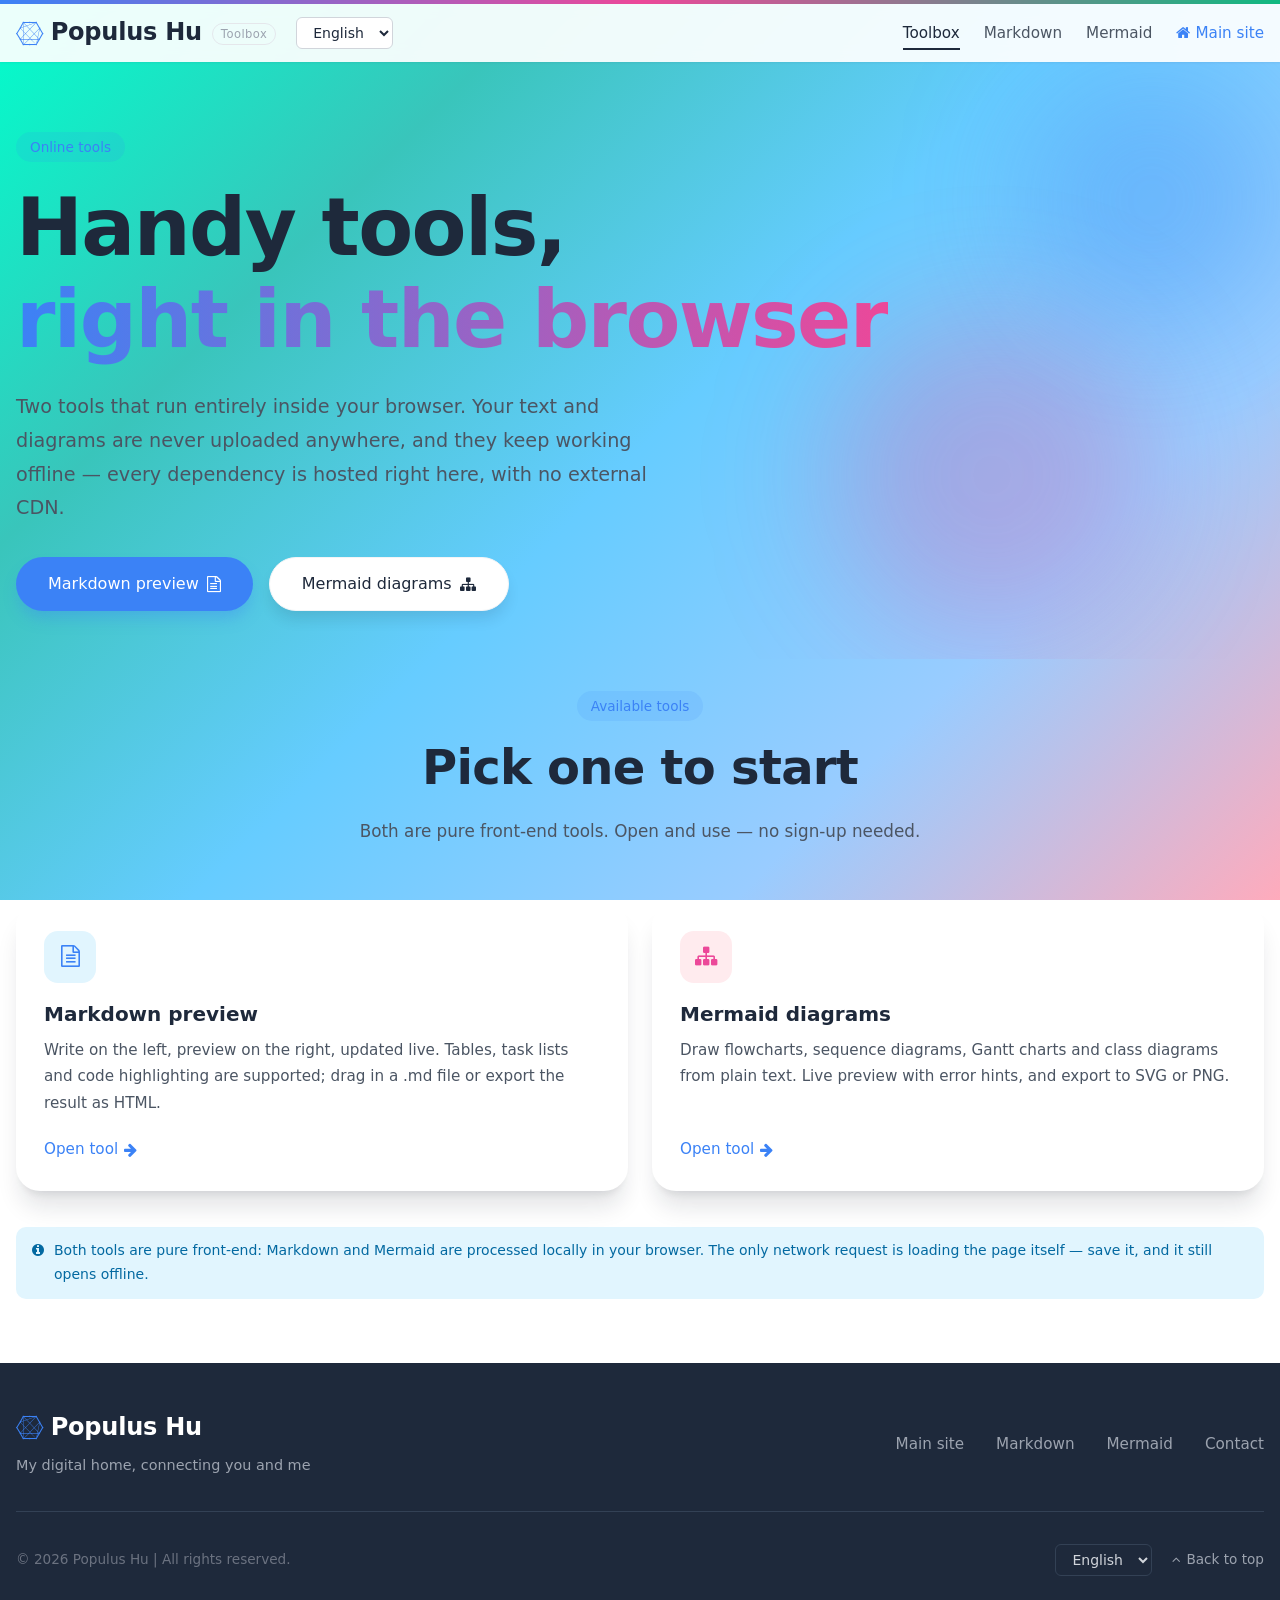
==== commit b443282b: "工具站接入多语言（i18n），首页对齐主站结构 对比主站 index 后的改动 - hero 对齐主站规格：max-w-3xl 左对齐 / h1 clamp(2.5rem,8vw,5rem) lead" ====
--- a/index.html
+++ b/index.html
@@ -4,12 +4,13 @@
 <meta charset="UTF-8">
 <meta name="viewport" content="width=device-width, initial-scale=1.0">
 
-<title>在线工具箱 | Populus Hu</title>
-<meta name="description" content="Populus Hu 的自用小工具：Markdown 实时预览、Mermaid 图表渲染。全部在浏览器本地运行，不上传任何数据。">
+<title data-i18n="page-title">在线工具箱 | Populus Hu</title>
+<meta name="description" content="Populus Hu 的自用小工具：Markdown 实时预览、Mermaid 图表渲染。全部在浏览器本地运行，不上传任何数据。" data-i18n="meta-desc">
 
 <link rel="icon" href="/assets/icon.ico" sizes="32x32">
 <link rel="stylesheet" href="/assets/font-awesome.min.css">
 <link rel="stylesheet" href="/assets/tools.css">
+<script src="/assets/lang.js"></script>
 <script src="/assets/tools.js"></script>
 </head>
 <body>
@@ -17,64 +18,102 @@
 <header class="navbar" id="navbar">
   <div class="nav-decoration"></div>
   <div class="nav-inner">
-    <a class="brand" href="/">
-      <i class="fa fa-connectdevelop"></i>Populus Hu<small>工具箱</small>
-    </a>
+
+    <div class="nav-left">
+      <a class="brand" href="/">
+        <i class="fa fa-connectdevelop"></i>Populus Hu<small data-i18n="brand-tag">工具箱</small>
+      </a>
+      <div class="lang-desktop">
+        <select class="language-selector" aria-label="语言 / Language">
+          <option value="cn" selected>中文</option>
+          <option value="en">English</option>
+          <option value="jp">日本語</option>
+        </select>
+      </div>
+    </div>
+
     <button class="menu-toggle" id="menu-toggle" aria-label="菜单" aria-expanded="false" aria-controls="nav-links">
       <i class="fa fa-bars"></i>
     </button>
+
     <nav class="nav-links" id="nav-links">
-      <a href="/" class="is-active">工具箱</a>
-      <a href="/markdown/">Markdown</a>
-      <a href="/mermaid/">Mermaid</a>
-      <a href="https://who-young.top" class="back"><i class="fa fa-home mr-1"></i>返回主站</a>
+      <a href="/" class="is-active" data-i18n="nav-tools">工具箱</a>
+      <a href="/markdown/" data-i18n="nav-markdown">Markdown</a>
+      <a href="/mermaid/" data-i18n="nav-mermaid">Mermaid</a>
+      <a href="https://who-young.top" class="back"><i class="fa fa-home"></i><span data-i18n="nav-back">返回主站</span></a>
+      <div class="lang-mobile">
+        <select class="language-selector" aria-label="语言 / Language">
+          <option value="cn" selected>中文</option>
+          <option value="en">English</option>
+          <option value="jp">日本語</option>
+        </select>
+      </div>
     </nav>
+
   </div>
 </header>
 
 <main>
-  <section class="hero wrap">
-    <span class="badge"><i class="fa fa-wrench"></i> 在线工具</span>
-    <h1>随手可用的<br><span class="grad">在线工具箱</span></h1>
-    <p>
-      两个完全跑在浏览器本地的工具。文字和图表<strong>不会上传到任何服务器</strong>，
-      断网也能用 —— 所有依赖都放在本站，不引用外部 CDN。
-    </p>
+
+  <section class="hero">
+    <div class="hero-glow" aria-hidden="true"></div>
+    <div class="wrap">
+      <span class="badge" data-i18n="hero-badge">在线工具</span>
+      <h1 data-i18n="hero-title">随手可用的<br><span class='grad'>在线工具箱</span></h1>
+      <p data-i18n="hero-desc">
+        两个完全跑在浏览器本地的工具。文字和图表不会上传到任何服务器，断网也能用 —— 所有依赖都放在本站，不引用外部 CDN。
+      </p>
+      <div class="hero-actions">
+        <a class="btn-hero btn-hero-primary" href="/markdown/" data-i18n="hero-btn-md">
+          Markdown 预览 <i class='fa fa-file-text-o'></i>
+        </a>
+        <a class="btn-hero btn-hero-ghost" href="/mermaid/" data-i18n="hero-btn-mmd">
+          Mermaid 图表 <i class='fa fa-sitemap'></i>
+        </a>
+      </div>
+    </div>
   </section>
 
-  <section class="wrap">
+  <section class="section wrap" id="tools">
+
+    <div class="section-head">
+      <span class="badge" data-i18n="tools-badge">可用工具</span>
+      <h2 data-i18n="tools-title">挑一个开始</h2>
+      <p data-i18n="tools-desc">两个工具都是纯前端实现，打开即用，不需要注册</p>
+    </div>
+
     <div class="grid cols-2">
 
       <a class="card card-hover tool-card" href="/markdown/">
         <div class="icon bg-blue"><i class="fa fa-file-text-o"></i></div>
-        <h2>Markdown 预览</h2>
-        <p>
-          左边写、右边看，实时渲染。支持表格、任务列表、代码高亮，
-          可以直接拖入 <code>.md</code> 文件，也能导出成 HTML。
+        <h3 data-i18n="card-md-title">Markdown 预览</h3>
+        <p data-i18n="card-md-desc">
+          左边写、右边看，实时渲染。支持表格、任务列表、代码高亮，可以直接拖入 .md 文件，也能导出成 HTML。
         </p>
-        <span class="go">打开工具 <i class="fa fa-arrow-right"></i></span>
+        <span class="go" data-i18n="card-open">打开工具 <i class='fa fa-arrow-right'></i></span>
       </a>
 
       <a class="card card-hover tool-card" href="/mermaid/">
         <div class="icon bg-pink"><i class="fa fa-sitemap"></i></div>
-        <h2>Mermaid 图表</h2>
-        <p>
-          用文本画流程图、时序图、甘特图、类图。实时预览带错误提示，
-          画完可以导出 SVG 或 PNG。
+        <h3 data-i18n="card-mmd-title">Mermaid 图表</h3>
+        <p data-i18n="card-mmd-desc">
+          用文本画流程图、时序图、甘特图、类图。实时预览带错误提示，画完可以导出 SVG 或 PNG。
         </p>
-        <span class="go">打开工具 <i class="fa fa-arrow-right"></i></span>
+        <span class="go" data-i18n="card-open">打开工具 <i class='fa fa-arrow-right'></i></span>
       </a>
 
     </div>
 
     <div class="notice notice-info mt-lg">
       <i class="fa fa-info-circle"></i>
-      <div>
-        这两个工具都是纯前端实现，页面里的 Markdown 与 Mermaid 处理逻辑在本地执行。
+      <div data-i18n="note-local">
+        这两个工具都是纯前端实现，页面里的 Markdown 与 Mermaid 处理逻辑都在本地执行。
         唯一的网络请求是加载页面自身 —— 也就是说，把页面存下来，离线一样能打开。
       </div>
     </div>
+
   </section>
+
 </main>
 
 <footer class="site-footer">
@@ -82,18 +121,25 @@
     <div class="foot-top">
       <div>
         <a class="brand" href="https://who-young.top"><i class="fa fa-connectdevelop"></i>Populus Hu</a>
-        <p class="foot-desc">我的数字家园，连接你我</p>
+        <p class="foot-desc" data-i18n="footer-desc">我的数字家园，连接你我</p>
       </div>
       <nav class="foot-nav">
-        <a href="https://who-young.top">主站首页</a>
+        <a href="https://who-young.top" data-i18n="footer-home">主站首页</a>
         <a href="/markdown/">Markdown</a>
         <a href="/mermaid/">Mermaid</a>
-        <a href="https://who-young.top/#contact">联系我</a>
+        <a href="https://who-young.top/#contact" data-i18n="footer-contact">联系我</a>
       </nav>
     </div>
     <div class="foot-bottom">
-      <p>© 2026 Populus Hu | 保留所有权利。</p>
-      <a class="to-top" href="#top" id="to-top"><i class="fa fa-angle-up"></i> 回到顶部</a>
+      <p data-i18n="footer-copyright">© 2026 Populus Hu | 保留所有权利。</p>
+      <div class="foot-bottom-right">
+        <select class="language-selector language-selector-dark" aria-label="语言 / Language">
+          <option value="cn" selected>中文</option>
+          <option value="en">English</option>
+          <option value="jp">日本語</option>
+        </select>
+        <a class="to-top" href="#top" id="to-top"><i class="fa fa-angle-up"></i> <span data-i18n="to-top">回到顶部</span></a>
+      </div>
     </div>
   </div>
 </footer>
--- a/assets/tools.css
+++ b/assets/tools.css
@@ -114,6 +114,28 @@
 .nav-inner {
   display: flex; align-items: center; justify-content: space-between;
   padding-top: 12px; padding-bottom: 12px;
+}
+.nav-left { display: flex; align-items: center; gap: 20px; min-width: 0; }
+
+/* 语言选择器：规格对齐主站 bg-white border-gray-300 rounded-md px-3 py-1.5 text-sm */
+.language-selector {
+  background: #fff; border: 1px solid var(--gray-300); color: var(--dark);
+  border-radius: 6px; padding: 6px 12px; font-size: .875rem; line-height: 1.5;
+  cursor: pointer; transition: box-shadow .2s, border-color .2s;
+}
+.language-selector:focus {
+  outline: none; border-color: var(--primary);
+  box-shadow: 0 0 0 2px rgba(59, 130, 246, .3);
+}
+.language-selector-dark { background: #1E293B; border-color: #334155; color: var(--gray-300); }
+
+/* 桌面端放页眉，移动端收进折叠菜单 —— 与主站一致 */
+.lang-desktop { display: none; }
+.lang-mobile { display: block; width: 100%; padding-top: 12px; }
+.lang-mobile .language-selector { width: 100%; }
+@media (min-width: 801px) {
+  .lang-desktop { display: block; }
+  .lang-mobile { display: none; }
 }
 
 /* 与主站 text-2xl font-bold 对齐 */
@@ -196,21 +218,37 @@
 .card-hover:hover { transform: translateY(-6px); }
 .card-hover:active { transform: translateY(-3px); }
 
-/* ── 首页 ───────────────────────────────────────────────────────────────── */
-/* 只用 padding-top/bottom —— 用 padding 简写会把 .wrap 的左右内边距清零，
-   窄屏下正文就贴到屏幕边缘了 */
-.hero { padding-top: 124px; padding-bottom: 40px; }
-.hero .badge {
+/* ── 通用徽标 ───────────────────────────────────────────────────────────── */
+.badge {
   display: inline-flex; align-items: center; gap: 6px;
   padding: 5px 14px; border-radius: 999px;
   background: rgba(59, 130, 246, .12); color: var(--primary);
   font-size: .85rem; font-weight: 500; line-height: 1.5;
-  margin-bottom: 18px;
-}
+}
+
+/* ── 首页 hero（规格对齐主站 index） ─────────────────────────────────────
+   主站：max-w-3xl 左对齐 / h1 clamp(2.5rem,8vw,5rem) leading-tight /
+        段落 clamp(1rem,2vw,1.25rem) / 两个 px-8 py-3 的圆角按钮 / 右侧两个模糊光斑
+   ──────────────────────────────────────────────────────────────────────── */
+/* 只用 padding-top/bottom —— 用 padding 简写会把 .wrap 的左右内边距清零，
+   窄屏下正文就贴到屏幕边缘了 */
+.hero {
+  position: relative; overflow: hidden;
+  padding-top: 132px; padding-bottom: 48px;
+}
+.hero-glow { position: absolute; top: 0; right: 0; width: 55%; height: 100%; pointer-events: none; }
+.hero-glow::before, .hero-glow::after {
+  content: ''; position: absolute; border-radius: 50%; filter: blur(64px);
+}
+.hero-glow::before { top: 72px; right: 0; width: 16rem; height: 16rem; background: rgba(59, 130, 246, .30); }
+.hero-glow::after  { bottom: 24px; right: 8rem; width: 20rem; height: 20rem; background: rgba(236, 72, 153, .26); }
+
+.hero > .wrap { position: relative; }
+.hero .badge { margin-bottom: 20px; }
 .hero h1 {
-  font-size: clamp(2rem, 1.4rem + 3vw, 3.25rem);
-  line-height: 1.22; letter-spacing: -.01em;
-  margin-bottom: 18px;
+  font-size: clamp(2.5rem, 8vw, 5rem);
+  line-height: 1.15; letter-spacing: -.02em;
+  margin-bottom: 24px;
 }
 .hero .grad {
   background: linear-gradient(90deg, var(--primary), var(--accent));
@@ -219,12 +257,41 @@
 }
 .hero p {
   /* 中文单行 35~40 字最舒服；46rem 太长会导致换行点难看 */
-  max-width: 40rem;
+  max-width: 42rem;
   color: var(--gray-600);
-  font-size: 1.05rem; line-height: 1.8;
-}
-
-.grid { display: grid; gap: 24px; padding: 36px 0 0; }
+  font-size: clamp(1rem, 2vw, 1.2rem); line-height: 1.75;
+  margin-bottom: 32px;
+}
+.hero-actions { display: flex; flex-wrap: wrap; gap: 16px; }
+
+/* 主站 CTA 按钮规格：px-8 py-3 rounded-full shadow-lg hover:-translate-y-1 */
+.btn-hero {
+  display: inline-flex; align-items: center; gap: 8px;
+  padding: 12px 32px; border-radius: 999px;
+  font-size: 1rem; font-weight: 500;
+  transition: transform .2s ease, box-shadow .2s ease;
+}
+.btn-hero:hover { transform: translateY(-4px); }
+.btn-hero-primary { background: var(--primary); color: #fff; box-shadow: 0 10px 15px -3px rgba(59, 130, 246, .35); }
+.btn-hero-primary:hover { box-shadow: 0 20px 25px -5px rgba(59, 130, 246, .45); }
+.btn-hero-ghost {
+  background: #fff; color: var(--dark); border: 1px solid var(--gray-100);
+  box-shadow: 0 10px 15px -3px rgba(15, 23, 42, .12);
+}
+.btn-hero-ghost:hover { box-shadow: 0 20px 25px -5px rgba(15, 23, 42, .18); }
+
+/* ── Section：对齐主站的 badge + h2 + 描述 三段式 ───────────────────────── */
+.section { padding-top: 32px; padding-bottom: 8px; }
+.section-head { text-align: center; max-width: 44rem; margin: 0 auto 56px; }
+.section-head .badge { margin-bottom: 16px; }
+.section-head h2 {
+  font-size: clamp(1.8rem, 5vw, 3rem);
+  line-height: 1.25; letter-spacing: -.015em;
+  margin-bottom: 20px;
+}
+.section-head p { color: var(--gray-600); font-size: 1.05rem; line-height: 1.75; }
+
+.grid { display: grid; gap: 24px; }
 @media (min-width: 760px) { .grid.cols-2 { grid-template-columns: repeat(2, 1fr); } }
 
 .tool-card { display: flex; flex-direction: column; padding: 28px; height: 100%; }
@@ -233,7 +300,7 @@
   display: flex; align-items: center; justify-content: center;
   font-size: 1.4rem; margin-bottom: 18px;
 }
-.tool-card h2 { font-size: 1.25rem; margin-bottom: 10px; }
+.tool-card h3 { font-size: 1.25rem; margin-bottom: 10px; }
 .tool-card p {
   color: var(--gray-600); font-size: .95rem; line-height: 1.75;
   margin-bottom: 20px; flex: 1 1 auto;
@@ -253,12 +320,7 @@
 /* 同理：只用纵向 padding，横向交给 .wrap（页面里写的是 class="tool-shell wrap"） */
 .tool-shell { padding-top: 108px; padding-bottom: 40px; }
 .tool-head { text-align: center; max-width: 40rem; margin: 0 auto 24px; }
-.tool-head .badge {
-  display: inline-flex; align-items: center; gap: 6px;
-  padding: 5px 14px; border-radius: 999px;
-  background: rgba(59, 130, 246, .12); color: var(--primary);
-  font-size: .85rem; font-weight: 500; margin-bottom: 14px;
-}
+.tool-head .badge { margin-bottom: 14px; }
 .tool-head h1 { font-size: clamp(1.6rem, 1.2rem + 1.6vw, 2.25rem); margin-bottom: 10px; }
 .tool-head p { color: var(--gray-600); font-size: .96rem; line-height: 1.75; }
 
@@ -412,6 +474,7 @@
   justify-content: space-between; align-items: center;
 }
 .foot-bottom p { color: var(--gray-500); font-size: .85rem; }
+.foot-bottom-right { display: flex; flex-wrap: wrap; align-items: center; gap: 12px 20px; }
 .to-top {
   color: var(--gray-400); font-size: .85rem;
   display: inline-flex; align-items: center; gap: 5px;
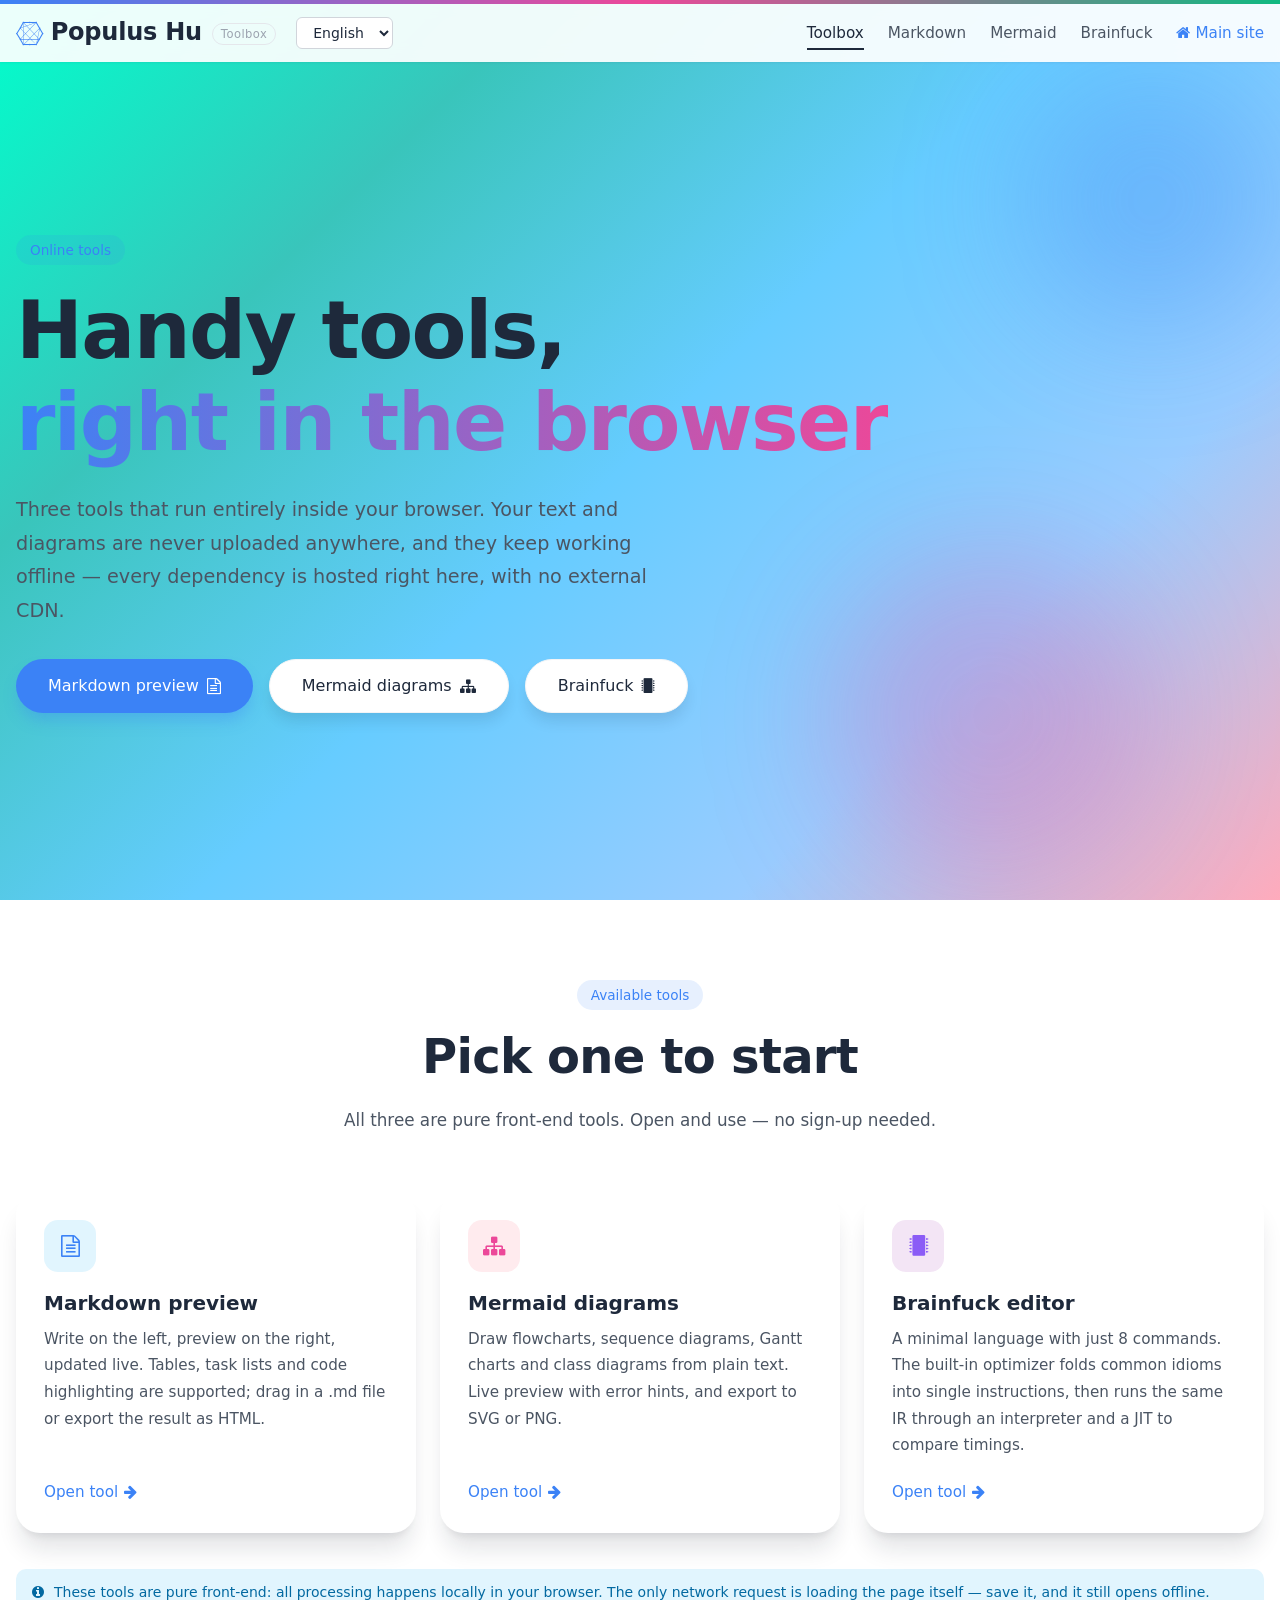
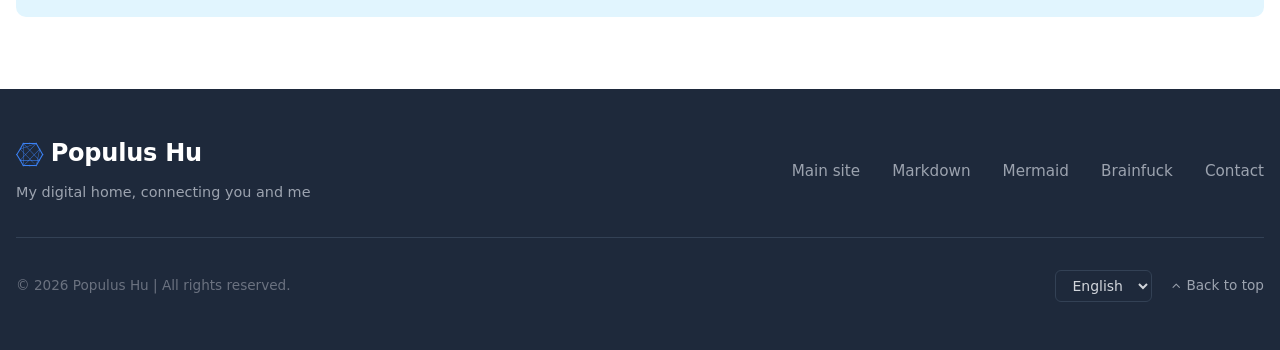
==== commit 496d1e06: "新增 Brainfuck 编辑器与优化解释器（第三个工具） 引擎 assets/bf.js，分三层：   parse      源码 → 扁平 IR，顺手合并连续的 + - < >   optimiz" ====
--- a/index.html
+++ b/index.html
@@ -40,6 +40,7 @@
       <a href="/" class="is-active" data-i18n="nav-tools">工具箱</a>
       <a href="/markdown/" data-i18n="nav-markdown">Markdown</a>
       <a href="/mermaid/" data-i18n="nav-mermaid">Mermaid</a>
+      <a href="/brainfuck/" data-i18n="nav-bf">Brainfuck</a>
       <a href="https://who-young.top" class="back"><i class="fa fa-home"></i><span data-i18n="nav-back">返回主站</span></a>
       <div class="lang-mobile">
         <select class="language-selector" aria-label="语言 / Language">
@@ -70,6 +71,9 @@
         <a class="btn-hero btn-hero-ghost" href="/mermaid/" data-i18n="hero-btn-mmd">
           Mermaid 图表 <i class='fa fa-sitemap'></i>
         </a>
+        <a class="btn-hero btn-hero-ghost" href="/brainfuck/" data-i18n="hero-btn-bf">
+          Brainfuck <i class='fa fa-microchip'></i>
+        </a>
       </div>
     </div>
   </section>
@@ -82,7 +86,7 @@
       <p data-i18n="tools-desc">两个工具都是纯前端实现，打开即用，不需要注册</p>
     </div>
 
-    <div class="grid cols-2">
+    <div class="grid cols-3">
 
       <a class="card card-hover tool-card" href="/markdown/">
         <div class="icon bg-blue"><i class="fa fa-file-text-o"></i></div>
@@ -98,6 +102,15 @@
         <h3 data-i18n="card-mmd-title">Mermaid 图表</h3>
         <p data-i18n="card-mmd-desc">
           用文本画流程图、时序图、甘特图、类图。实时预览带错误提示，画完可以导出 SVG 或 PNG。
+        </p>
+        <span class="go" data-i18n="card-open">打开工具 <i class='fa fa-arrow-right'></i></span>
+      </a>
+
+      <a class="card card-hover tool-card" href="/brainfuck/">
+        <div class="icon bg-lav"><i class="fa fa-microchip"></i></div>
+        <h3 data-i18n="card-bf-title">Brainfuck 编辑器</h3>
+        <p data-i18n="card-bf-desc">
+          只有 8 条指令的极简语言。内置优化器把常见惯用法折叠成单条指令，并把同一份中间代码分别用解释器和 JIT 跑一遍对比耗时。
         </p>
         <span class="go" data-i18n="card-open">打开工具 <i class='fa fa-arrow-right'></i></span>
       </a>
@@ -127,6 +140,7 @@
         <a href="https://who-young.top" data-i18n="footer-home">主站首页</a>
         <a href="/markdown/">Markdown</a>
         <a href="/mermaid/">Mermaid</a>
+        <a href="/brainfuck/" data-i18n="footer-bf">Brainfuck</a>
         <a href="https://who-young.top/#contact" data-i18n="footer-contact">联系我</a>
       </nav>
     </div>
--- a/assets/tools.css
+++ b/assets/tools.css
@@ -230,11 +230,19 @@
    主站：max-w-3xl 左对齐 / h1 clamp(2.5rem,8vw,5rem) leading-tight /
         段落 clamp(1rem,2vw,1.25rem) / 两个 px-8 py-3 的圆角按钮 / 右侧两个模糊光斑
    ──────────────────────────────────────────────────────────────────────── */
-/* 只用 padding-top/bottom —— 用 padding 简写会把 .wrap 的左右内边距清零，
-   窄屏下正文就贴到屏幕边缘了 */
+/* 与主站一致：hero 占满一屏并垂直居中。
+   否则下一个分节的标题会从首屏底部露出一截，看着像页面没排好。
+   只用 padding-top/bottom —— 用 padding 简写会把 .wrap 的左右内边距清零，
+   窄屏下正文就贴到屏幕边缘了。 */
 .hero {
   position: relative; overflow: hidden;
-  padding-top: 132px; padding-bottom: 48px;
+  min-height: 100vh;
+  display: flex; align-items: center;
+  padding-top: 96px; padding-bottom: 48px;
+}
+/* 移动端浏览器地址栏会收放，100vh 会偏大；dvh 更贴合实际可视高度 */
+@supports (min-height: 100dvh) {
+  .hero { min-height: 100dvh; }
 }
 .hero-glow { position: absolute; top: 0; right: 0; width: 55%; height: 100%; pointer-events: none; }
 .hero-glow::before, .hero-glow::after {
@@ -281,7 +289,8 @@
 .btn-hero-ghost:hover { box-shadow: 0 20px 25px -5px rgba(15, 23, 42, .18); }
 
 /* ── Section：对齐主站的 badge + h2 + 描述 三段式 ───────────────────────── */
-.section { padding-top: 32px; padding-bottom: 8px; }
+/* 首屏已经被 hero 占满，这里留出与主站分节相当的上间距 */
+.section { padding-top: 80px; padding-bottom: 16px; }
 .section-head { text-align: center; max-width: 44rem; margin: 0 auto 56px; }
 .section-head .badge { margin-bottom: 16px; }
 .section-head h2 {
@@ -293,6 +302,8 @@
 
 .grid { display: grid; gap: 24px; }
 @media (min-width: 760px) { .grid.cols-2 { grid-template-columns: repeat(2, 1fr); } }
+@media (min-width: 1000px) { .grid.cols-3 { grid-template-columns: repeat(3, 1fr); } }
+@media (min-width: 700px) and (max-width: 999px) { .grid.cols-3 { grid-template-columns: repeat(2, 1fr); } }
 
 .tool-card { display: flex; flex-direction: column; padding: 28px; height: 100%; }
 .tool-card .icon {
@@ -318,7 +329,14 @@
 
 /* ── 工具页外壳 ─────────────────────────────────────────────────────────── */
 /* 同理：只用纵向 padding，横向交给 .wrap（页面里写的是 class="tool-shell wrap"） */
-.tool-shell { padding-top: 108px; padding-bottom: 40px; }
+/* 纵向 flex：让工具卡片自动填满首屏剩余空间。
+   原来用 calc(100vh - 268px) 这个魔数，页头文字多一行就会把卡片挤出视口。 */
+.tool-shell {
+  padding-top: 108px; padding-bottom: 40px;
+  display: flex; flex-direction: column;
+  min-height: 100vh;
+}
+@supports (min-height: 100dvh) { .tool-shell { min-height: 100dvh; } }
 .tool-head { text-align: center; max-width: 40rem; margin: 0 auto 24px; }
 .tool-head .badge { margin-bottom: 14px; }
 .tool-head h1 { font-size: clamp(1.6rem, 1.2rem + 1.6vw, 2.25rem); margin-bottom: 10px; }
@@ -327,7 +345,7 @@
 .tool-card-main {
   background: #fff; border-radius: var(--radius-lg); box-shadow: var(--shadow-lg);
   overflow: hidden; display: flex; flex-direction: column;
-  height: calc(100vh - 268px); min-height: 420px;
+  flex: 1 1 auto; min-height: 420px;
 }
 
 .tool-bar {
@@ -366,8 +384,8 @@
 .preview.is-drop { background: var(--soft-blue); }
 
 @media (max-width: 880px) {
-  .tool-shell { padding-top: 96px; }
-  .tool-card-main { height: auto; }
+  .tool-shell { padding-top: 96px; min-height: auto; }
+  .tool-card-main { flex: 0 0 auto; }
   .panes { flex-direction: column; }
   .pane { min-height: 44vh; }
   .pane + .pane { border-left: 0; border-top: 1px solid var(--gray-200); }
@@ -450,6 +468,89 @@
 .mmd-canvas svg { max-width: 100%; height: auto; }
 .mmd-empty { color: var(--gray-400); font-size: .9rem; text-align: center; padding: 48px 16px; }
 
+/* ── Brainfuck 工具页 ───────────────────────────────────────────────────── */
+/* 工具栏里的复选框做成小胶囊 */
+.bf-check {
+  display: inline-flex; align-items: center; gap: 6px;
+  padding: 6px 12px; border-radius: 999px; cursor: pointer;
+  background: #fff; border: 1px solid var(--gray-200);
+  font-size: .82rem; user-select: none;
+  transition: border-color .15s, box-shadow .15s;
+}
+.bf-check:hover { border-color: var(--gray-300); box-shadow: var(--shadow-sm); }
+.bf-check input { accent-color: var(--primary); margin: 0; cursor: pointer; }
+
+/* 选中示例后显示它的说明 */
+.bf-caption {
+  padding: 8px 14px; font-size: .8rem; line-height: 1.6;
+  color: var(--primary); background: var(--soft-blue);
+  border-bottom: 1px solid var(--gray-200);
+}
+
+/* 输出用深色终端风格，和左侧源码区拉开层次 */
+.bf-console {
+  flex: 1 1 auto; min-height: 120px; margin: 0;
+  padding: 14px 16px; overflow: auto;
+  background: #0D1117; color: #C9D1D9;
+  font-family: var(--mono); font-size: .85rem; line-height: 1.65;
+  white-space: pre-wrap; word-break: break-all;
+}
+.bf-console:empty::before {
+  content: '—';
+  color: #484F58;
+}
+
+/* 输入行 */
+.bf-stdin {
+  flex: 0 0 auto; display: flex; align-items: center; gap: 10px;
+  padding: 8px 14px; border-top: 1px solid var(--gray-200); background: #fff;
+}
+.bf-stdin label {
+  display: inline-flex; align-items: center; gap: 6px;
+  font-size: .78rem; color: var(--gray-500); white-space: nowrap;
+}
+.bf-stdin input {
+  flex: 1 1 auto; min-width: 0;
+  padding: 5px 10px; border: 1px solid var(--gray-200); border-radius: 6px;
+  font-family: var(--mono); font-size: .82rem;
+}
+.bf-stdin input:focus { outline: none; border-color: var(--primary); box-shadow: 0 0 0 2px rgba(59, 130, 246, .2); }
+
+/* 统计区：等宽小字，按「指令 → 执行 → 耗时」分组 */
+.bf-stats {
+  flex: 0 0 auto; max-height: 38%; overflow: auto;
+  display: flex; flex-wrap: wrap; gap: 3px 16px; align-content: flex-start;
+  padding: 10px 14px;
+  border-top: 1px solid var(--gray-200); background: var(--soft-gray);
+  font-family: var(--mono); font-size: .74rem; line-height: 1.9;
+}
+.bf-stats .item { display: inline-flex; gap: 6px; white-space: nowrap; }
+.bf-stats .k { color: var(--gray-400); }
+.bf-stats .v { color: var(--dark); font-weight: 600; font-variant-numeric: tabular-nums; }
+.bf-stats .v.hl { color: var(--secondary); }
+.bf-stats .sep { flex: 1 1 100%; height: 0; }
+
+/* 生成的 JS 折在 details 里 */
+.bf-jit {
+  flex: 0 0 auto; border-top: 1px solid var(--gray-200); background: var(--soft-gray);
+  font-family: var(--mono); font-size: .74rem;
+}
+.bf-jit > summary {
+  padding: 7px 14px; cursor: pointer; color: var(--primary);
+  list-style: none; user-select: none;
+}
+.bf-jit > summary::-webkit-details-marker { display: none; }
+.bf-jit > summary::before { content: '▸ '; }
+.bf-jit[open] > summary::before { content: '▾ '; }
+.bf-jit > pre {
+  margin: 0; padding: 10px 14px; max-height: 240px; overflow: auto;
+  background: #0D1117; color: #C9D1D9;
+  font-family: var(--mono); font-size: .72rem; line-height: 1.6;
+}
+
+/* 状态标记：警告态 */
+.pane-label .side.warn { color: #B45309; }
+
 /* ── 页脚（结构对齐主站：所有内容都在容器内） ───────────────────────────── */
 .site-footer {
   background: var(--dark); color: #fff;
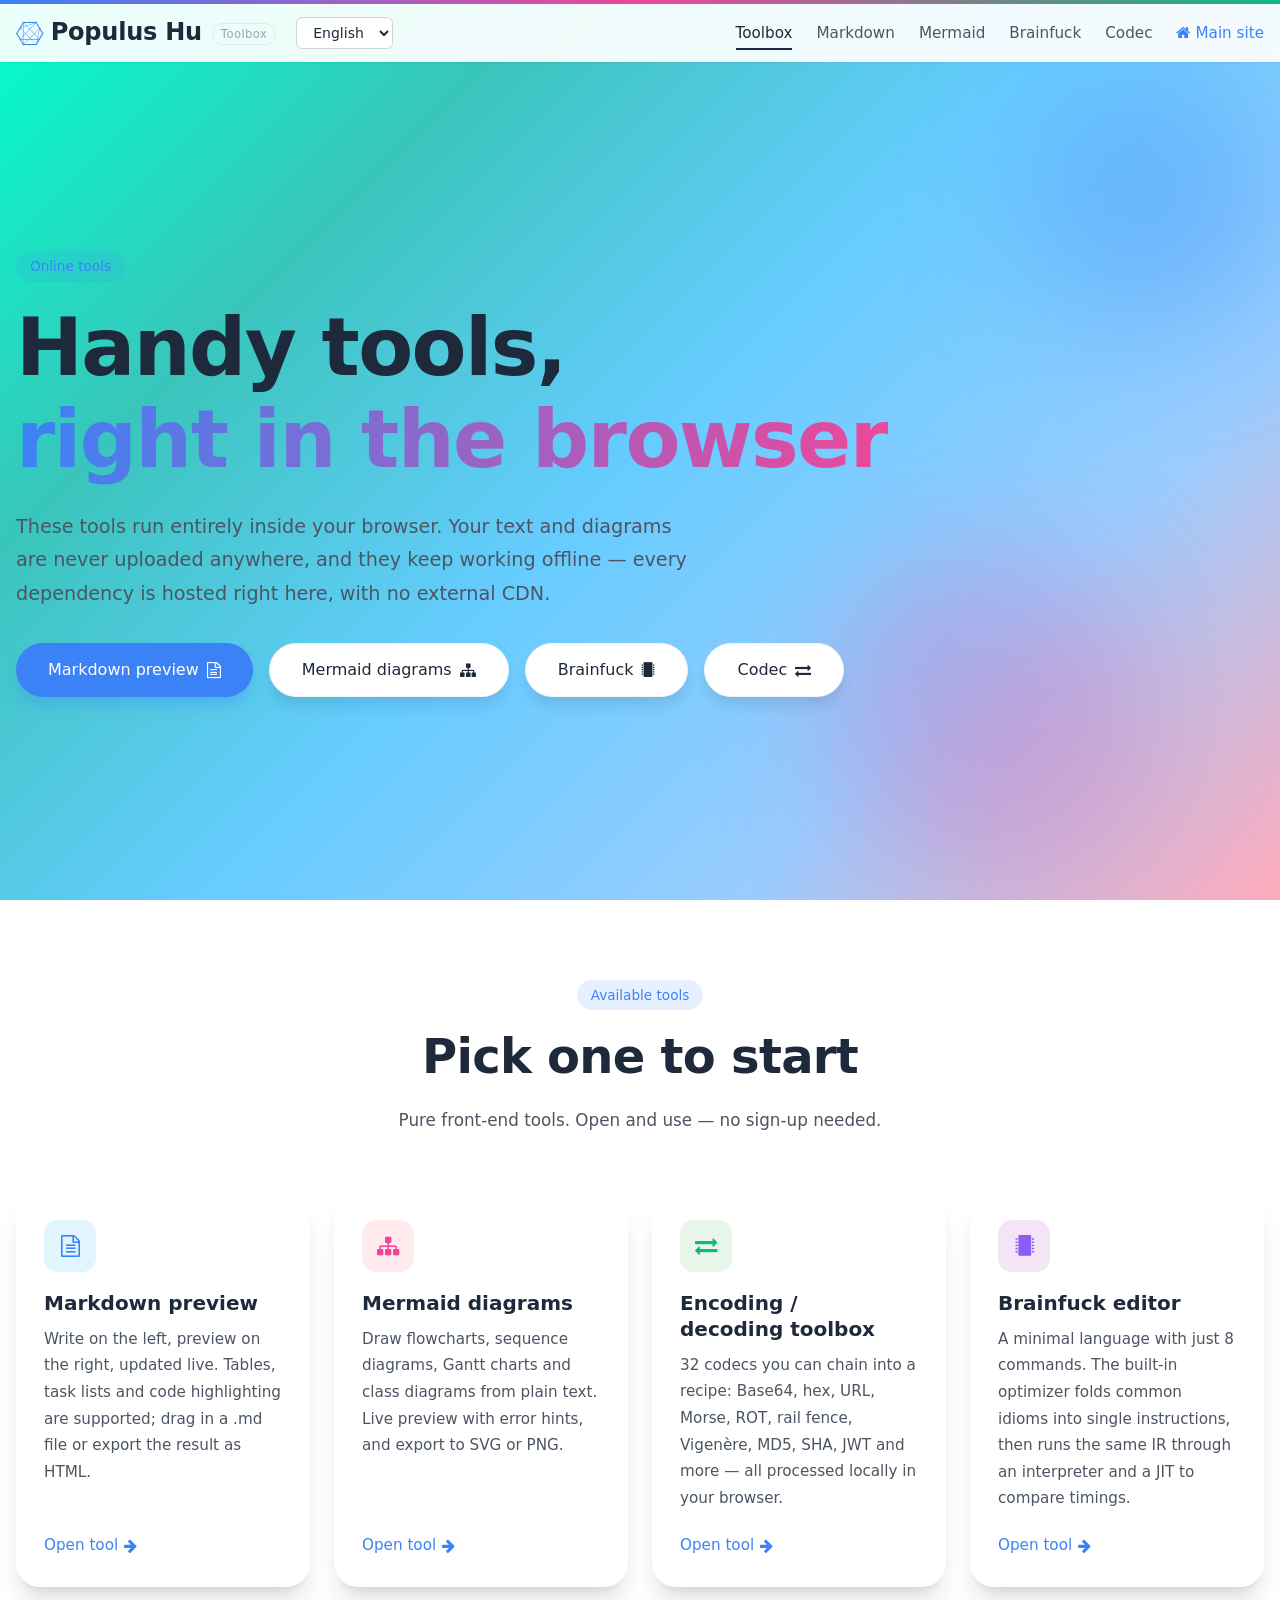
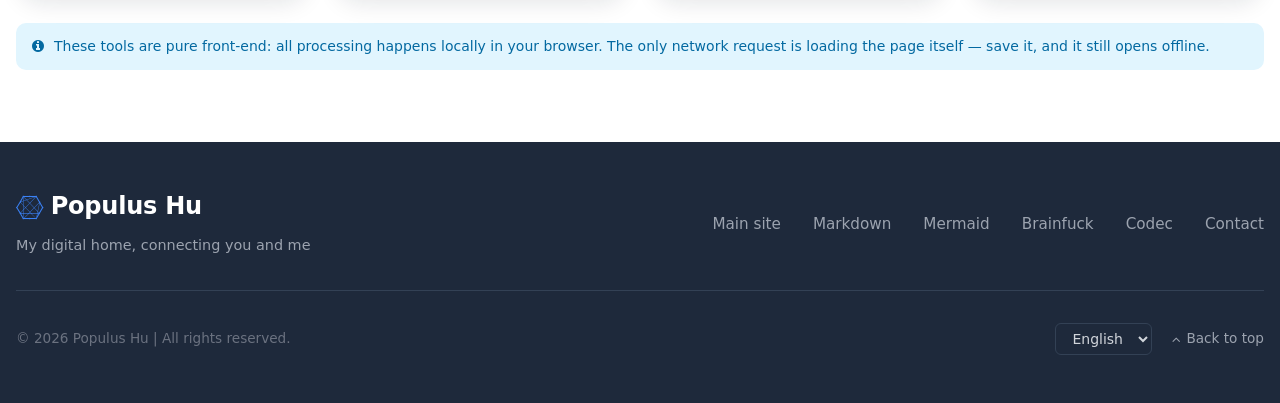
==== commit 9f9dea49: "新增编码 / 解码工具箱（第四个工具） 引擎 assets/codec.js，采用「配方（recipe）」模型：左侧点操作串成链，数据依次流过， 所以「先 Base64 解码、再 URL 解码」这种两" ====
--- a/index.html
+++ b/index.html
@@ -5,7 +5,7 @@
 <meta name="viewport" content="width=device-width, initial-scale=1.0">
 
 <title data-i18n="page-title">在线工具箱 | Populus Hu</title>
-<meta name="description" content="Populus Hu 的自用小工具：Markdown 实时预览、Mermaid 图表渲染。全部在浏览器本地运行，不上传任何数据。" data-i18n="meta-desc">
+<meta name="description" content="Populus Hu 的自用小工具集：Markdown 预览、Mermaid 图表、Brainfuck 编辑器、编码解码。全部在浏览器本地运行，不上传任何数据。" data-i18n="meta-desc">
 
 <link rel="icon" href="/assets/icon.ico" sizes="32x32">
 <link rel="stylesheet" href="/assets/font-awesome.min.css">
@@ -41,6 +41,7 @@
       <a href="/markdown/" data-i18n="nav-markdown">Markdown</a>
       <a href="/mermaid/" data-i18n="nav-mermaid">Mermaid</a>
       <a href="/brainfuck/" data-i18n="nav-bf">Brainfuck</a>
+      <a href="/codec/" data-i18n="nav-codec">编解码</a>
       <a href="https://who-young.top" class="back"><i class="fa fa-home"></i><span data-i18n="nav-back">返回主站</span></a>
       <div class="lang-mobile">
         <select class="language-selector" aria-label="语言 / Language">
@@ -62,7 +63,7 @@
       <span class="badge" data-i18n="hero-badge">在线工具</span>
       <h1 data-i18n="hero-title">随手可用的<br><span class='grad'>在线工具箱</span></h1>
       <p data-i18n="hero-desc">
-        两个完全跑在浏览器本地的工具。文字和图表不会上传到任何服务器，断网也能用 —— 所有依赖都放在本站，不引用外部 CDN。
+        这些工具完全跑在浏览器本地。文字和图表不会上传到任何服务器，断网也能用 —— 所有依赖都放在本站，不引用外部 CDN。
       </p>
       <div class="hero-actions">
         <a class="btn-hero btn-hero-primary" href="/markdown/" data-i18n="hero-btn-md">
@@ -74,6 +75,9 @@
         <a class="btn-hero btn-hero-ghost" href="/brainfuck/" data-i18n="hero-btn-bf">
           Brainfuck <i class='fa fa-microchip'></i>
         </a>
+        <a class="btn-hero btn-hero-ghost" href="/codec/" data-i18n="hero-btn-codec">
+          编解码 <i class='fa fa-exchange'></i>
+        </a>
       </div>
     </div>
   </section>
@@ -83,10 +87,10 @@
     <div class="section-head">
       <span class="badge" data-i18n="tools-badge">可用工具</span>
       <h2 data-i18n="tools-title">挑一个开始</h2>
-      <p data-i18n="tools-desc">两个工具都是纯前端实现，打开即用，不需要注册</p>
+      <p data-i18n="tools-desc">纯前端实现，打开即用，不需要注册</p>
     </div>
 
-    <div class="grid cols-3">
+    <div class="grid cols-4">
 
       <a class="card card-hover tool-card" href="/markdown/">
         <div class="icon bg-blue"><i class="fa fa-file-text-o"></i></div>
@@ -106,6 +110,15 @@
         <span class="go" data-i18n="card-open">打开工具 <i class='fa fa-arrow-right'></i></span>
       </a>
 
+      <a class="card card-hover tool-card" href="/codec/">
+        <div class="icon bg-green"><i class="fa fa-exchange"></i></div>
+        <h3 data-i18n="card-codec-title">编码 / 解码工具箱</h3>
+        <p data-i18n="card-codec-desc">
+          32 种常用编解码，可串成配方链：Base64 / 十六进制 / URL / 摩尔斯 / ROT / 栅栏 / 维吉尼亚 / MD5 / SHA / JWT …… 全部在浏览器本地完成。
+        </p>
+        <span class="go" data-i18n="card-open">打开工具 <i class='fa fa-arrow-right'></i></span>
+      </a>
+
       <a class="card card-hover tool-card" href="/brainfuck/">
         <div class="icon bg-lav"><i class="fa fa-microchip"></i></div>
         <h3 data-i18n="card-bf-title">Brainfuck 编辑器</h3>
@@ -119,10 +132,9 @@
 
     <div class="notice notice-info mt-lg">
       <i class="fa fa-info-circle"></i>
-      <div data-i18n="note-local">
-        这两个工具都是纯前端实现，页面里的 Markdown 与 Mermaid 处理逻辑都在本地执行。
-        唯一的网络请求是加载页面自身 —— 也就是说，把页面存下来，离线一样能打开。
-      </div>
+      <!-- 兜底原文必须与 lang/cn.json 一致，且**不能跨行**：
+           HTML 会把换行渲染成一个空格，那样无 JS 时看到的文案会多一个空格 -->
+      <div data-i18n="note-local">这些工具都是纯前端实现，页面里的处理逻辑都在本地执行。唯一的网络请求是加载页面自身 —— 也就是说，把页面存下来，离线一样能打开。</div>
     </div>
 
   </section>
@@ -141,6 +153,7 @@
         <a href="/markdown/">Markdown</a>
         <a href="/mermaid/">Mermaid</a>
         <a href="/brainfuck/" data-i18n="footer-bf">Brainfuck</a>
+        <a href="/codec/" data-i18n="footer-codec">编解码</a>
         <a href="https://who-young.top/#contact" data-i18n="footer-contact">联系我</a>
       </nav>
     </div>
--- a/assets/tools.css
+++ b/assets/tools.css
@@ -345,7 +345,10 @@
 .tool-card-main {
   background: #fff; border-radius: var(--radius-lg); box-shadow: var(--shadow-lg);
   overflow: hidden; display: flex; flex-direction: column;
-  flex: 1 1 auto; min-height: 420px;
+  /* basis 必须是 0 而不是 auto：auto 会拿【内容高度】当基准尺寸，
+     而左侧操作列表有三十多项、内容高一千多像素，整张卡片就会被撑开，
+     右侧的输出区被顶到屏幕外。basis 0 让高度由容器剩余空间决定。 */
+  flex: 1 1 0; min-height: 420px;
 }
 
 .tool-bar {
@@ -551,6 +554,101 @@
 /* 状态标记：警告态 */
 .pane-label .side.warn { color: #B45309; }
 
+/* ── 编解码工具页 ───────────────────────────────────────────────────────── */
+/* 左栏固定宽度放操作列表，右栏留给「输入 / 配方 / 输出」三段 */
+.pane-ops { flex: 0 0 254px; }
+
+.codec-search {
+  flex: 0 0 auto; display: flex; align-items: center; gap: 8px;
+  padding: 8px 12px; border-bottom: 1px solid var(--gray-200); background: #fff;
+}
+.codec-search i { color: var(--gray-400); font-size: .85rem; }
+.codec-search input {
+  flex: 1 1 auto; min-width: 0; border: 0; outline: none;
+  font-size: .85rem; background: transparent;
+}
+
+.codec-ops { flex: 1 1 auto; overflow: auto; padding: 4px 0 12px; background: #fff; }
+.codec-group {
+  padding: 10px 14px 4px; font-size: .68rem; letter-spacing: .08em;
+  color: var(--gray-400); text-transform: uppercase;
+}
+.codec-op {
+  display: flex; align-items: center; justify-content: space-between; gap: 6px;
+  width: 100%; padding: 6px 14px; border: 0; background: none; cursor: pointer;
+  font-size: .84rem; text-align: left; color: var(--gray-700);
+  transition: background .12s, color .12s;
+}
+.codec-op:hover { background: var(--soft-blue); color: var(--primary); }
+.codec-op i { font-size: .68rem; color: var(--gray-300); }
+.codec-op:hover i { color: var(--primary); }
+.codec-nomatch { padding: 16px 14px; font-size: .82rem; color: var(--gray-400); }
+
+/* 配方条：通栏放在工具栏下面，而不是挤在右侧栏里 ——
+   右侧竖着叠「输入 / 配方 / 输出」三段会把输出挤出屏幕 */
+.codec-recipebar {
+  flex: 0 0 auto; display: flex; align-items: flex-start; gap: 10px;
+  padding: 8px 14px; background: var(--soft-gray);
+  border-bottom: 1px solid var(--gray-200);
+}
+.codec-recipebar .lbl {
+  flex: 0 0 auto; padding-top: 5px; font-size: .7rem; letter-spacing: .08em;
+  color: var(--gray-400); white-space: nowrap;
+}
+.codec-recipebar .side { flex: 0 0 auto; padding-top: 5px; font-size: .72rem; color: var(--gray-400); }
+
+/* 配方 chip：可拖拽重排 */
+.codec-recipe {
+  flex: 1 1 auto; display: flex; flex-wrap: wrap; align-content: flex-start; gap: 6px;
+  min-height: 30px; max-height: 92px; overflow: auto;
+}
+.codec-empty { font-size: .78rem; color: var(--gray-400); padding: 6px 2px; }
+.codec-chip {
+  display: inline-flex; align-items: center; gap: 8px;
+  padding: 4px 6px 4px 10px; border-radius: 999px;
+  background: #fff; border: 1px solid var(--gray-200);
+  font-size: .8rem; cursor: grab; max-width: 100%;
+}
+.codec-chip.dragging { opacity: .4; }
+.codec-chip .n { white-space: nowrap; color: var(--dark); font-weight: 500; }
+.codec-chip .ps { display: inline-flex; align-items: center; gap: 8px; flex-wrap: wrap; }
+.codec-chip .p {
+  display: inline-flex; align-items: center; gap: 4px;
+  font-size: .72rem; color: var(--gray-500); white-space: nowrap;
+}
+.codec-chip .p input[type="text"], .codec-chip .p input[type="number"] {
+  width: 4.6rem; padding: 2px 6px; border: 1px solid var(--gray-200);
+  border-radius: 5px; font-size: .72rem; font-family: var(--mono);
+}
+.codec-chip .p input[type="number"] { width: 3.4rem; }
+.codec-chip .p input[type="checkbox"] { accent-color: var(--primary); margin: 0; }
+.codec-chip .x {
+  border: 0; background: none; cursor: pointer; color: var(--gray-300);
+  font-size: 1rem; line-height: 1; padding: 0 4px; border-radius: 50%;
+}
+.codec-chip .x:hover { color: var(--accent); background: var(--soft-pink); }
+
+/* 输入 / 输出 平分右侧剩余高度 */
+.codec-io { flex: 1 1 0; min-height: 90px; }
+
+/* 出错提示（动态文案，故意不带 data-i18n） */
+.codec-error {
+  flex: 0 0 auto; display: flex; align-items: flex-start; gap: 10px;
+  padding: 8px 14px; background: var(--soft-pink); color: #9F1239;
+  font-size: .8rem; line-height: 1.6;
+}
+.codec-error i { margin-top: 3px; }
+.codec-error strong { display: block; }
+
+/* 四列栅格（工具变多之后） */
+@media (min-width: 1180px) { .grid.cols-4 { grid-template-columns: repeat(4, 1fr); } }
+@media (min-width: 700px) and (max-width: 1179px) { .grid.cols-4 { grid-template-columns: repeat(2, 1fr); } }
+
+@media (max-width: 880px) {
+  .pane-ops { flex: 0 0 auto; max-height: 34vh; }
+  .codec-recipe { max-height: 132px; }
+}
+
 /* ── 页脚（结构对齐主站：所有内容都在容器内） ───────────────────────────── */
 .site-footer {
   background: var(--dark); color: #fff;
